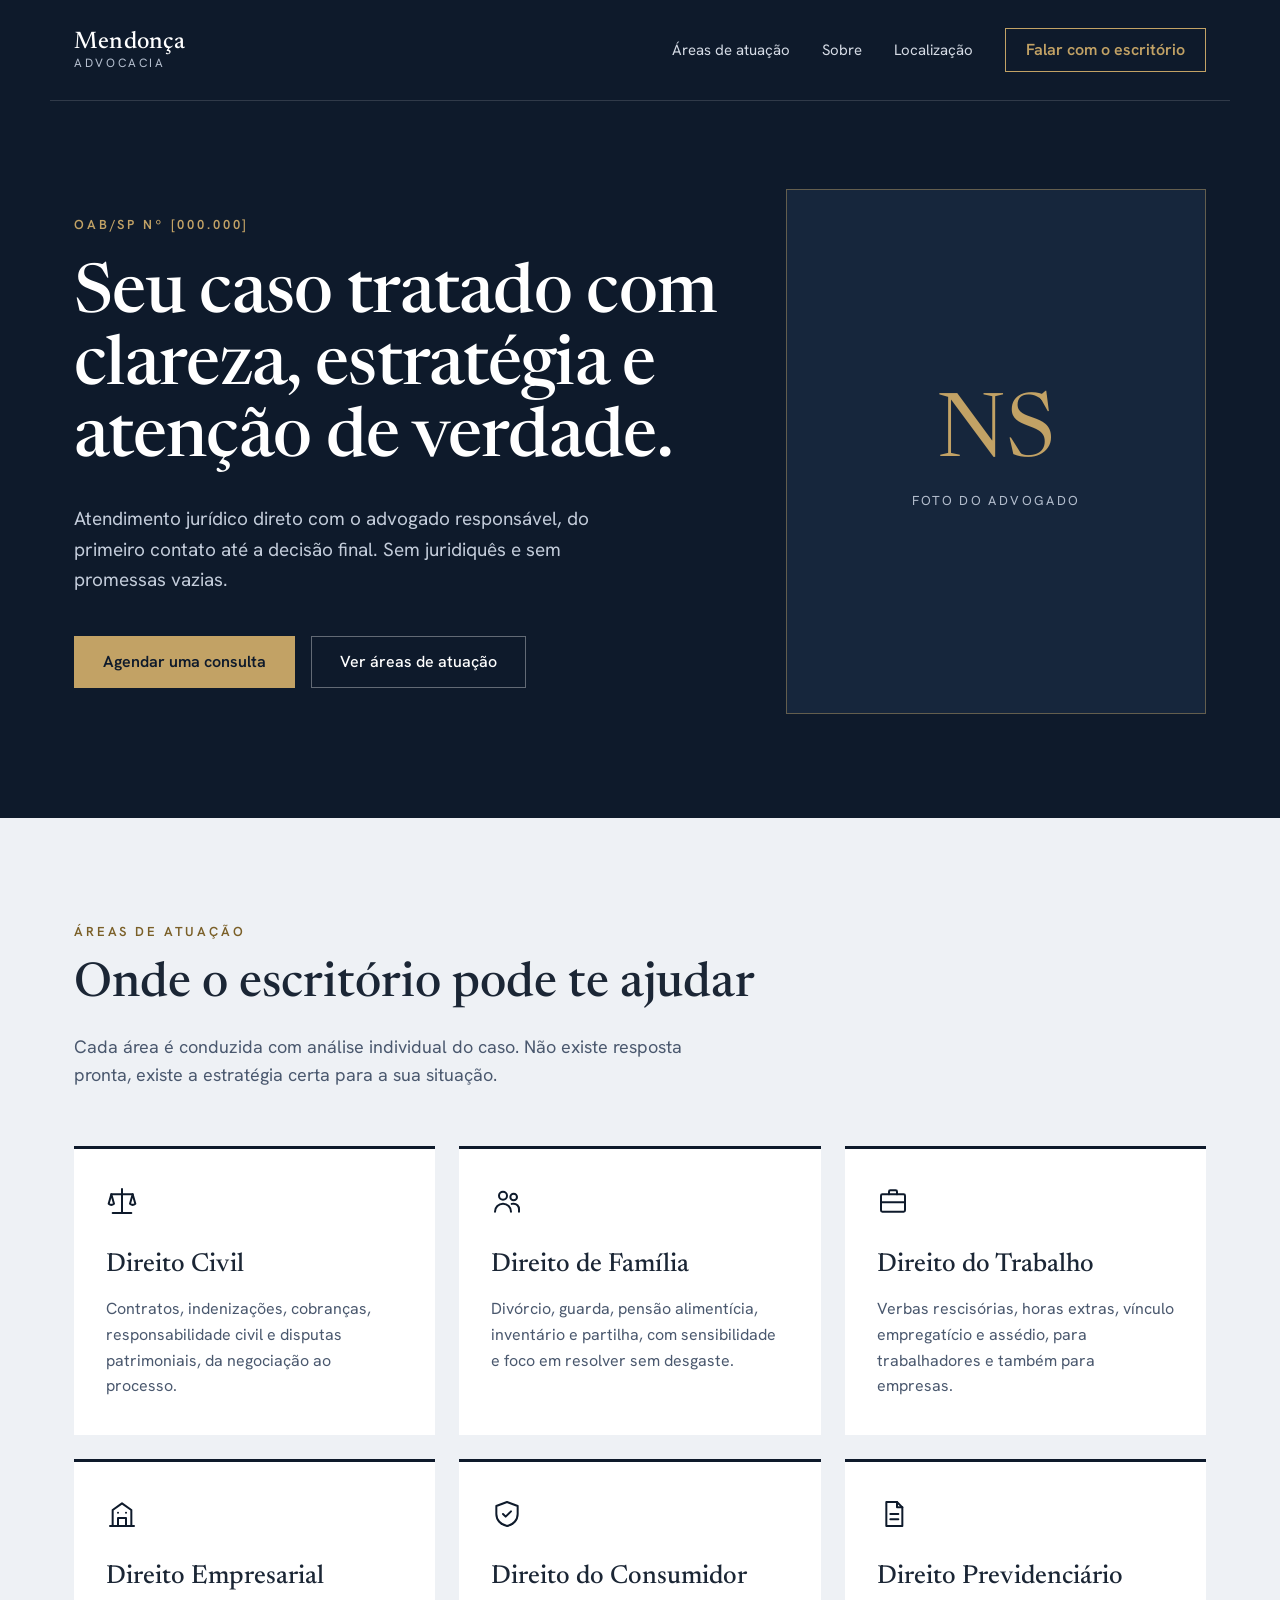
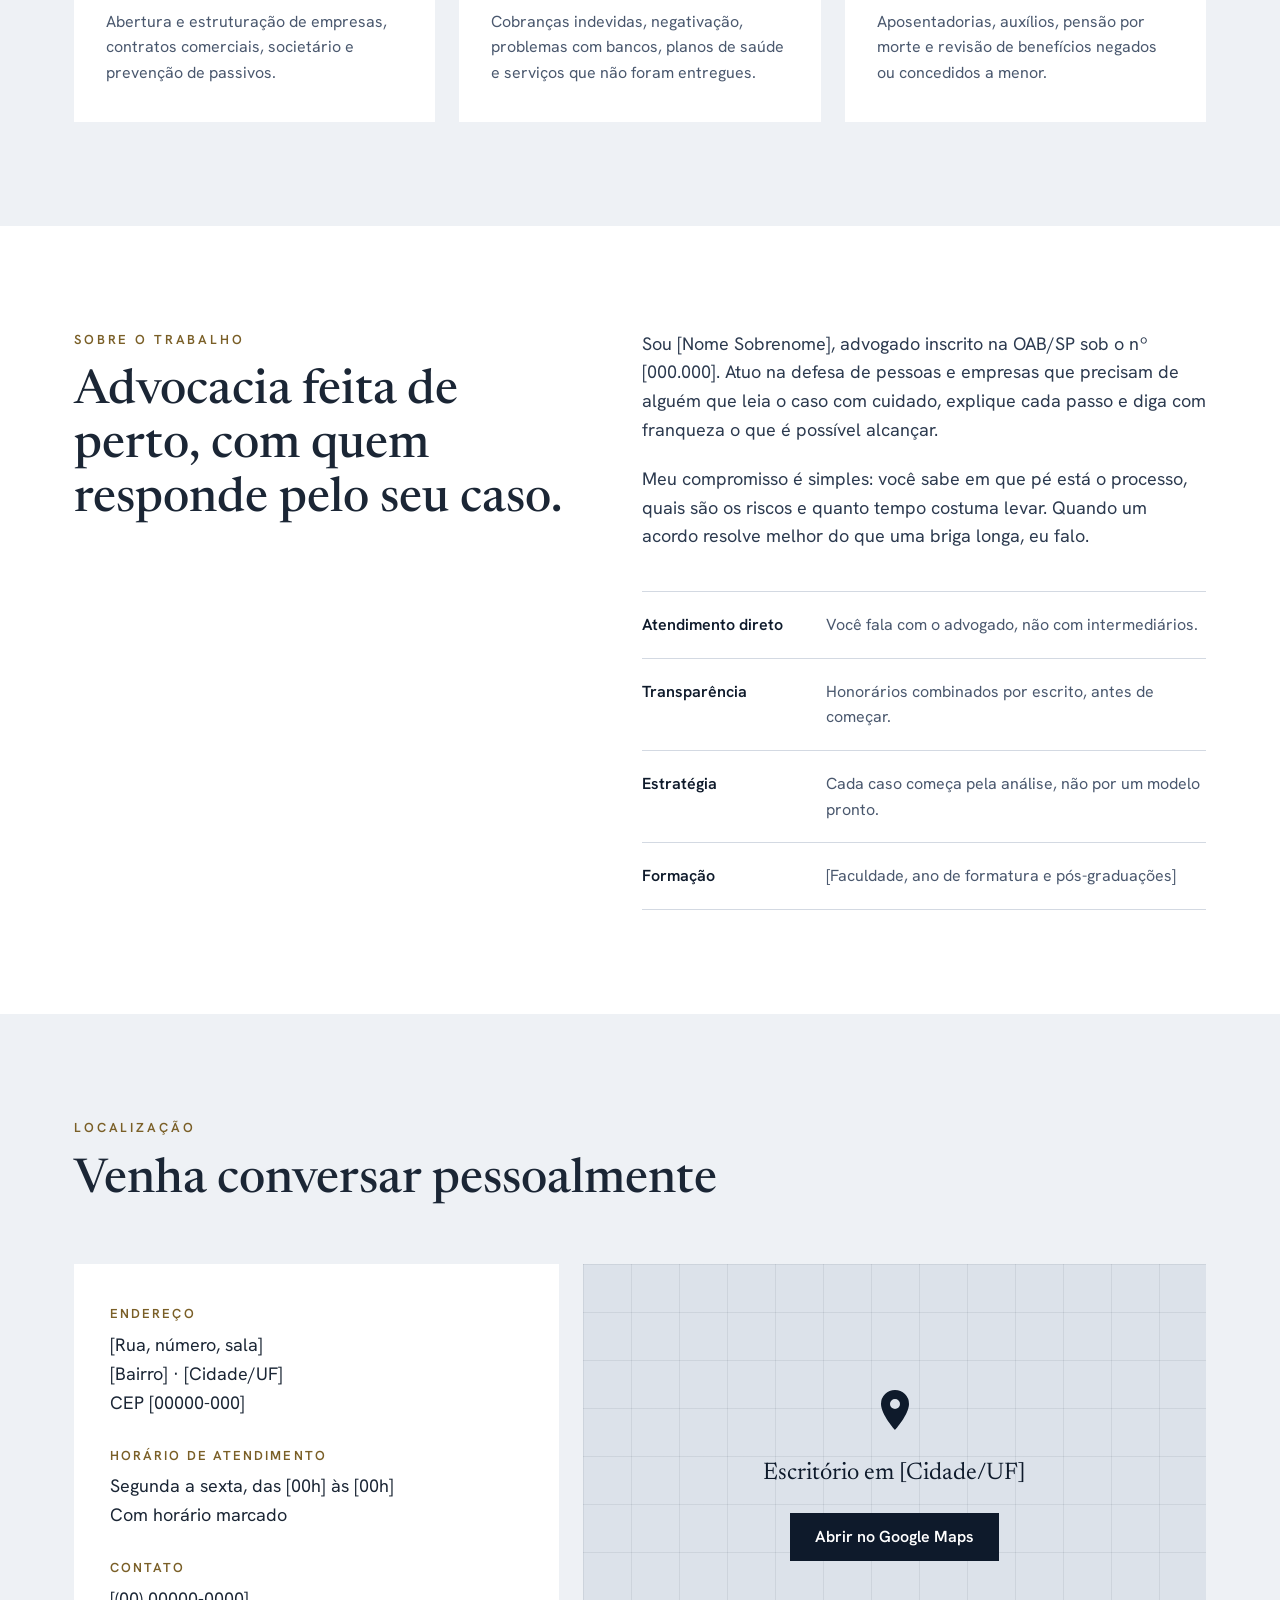
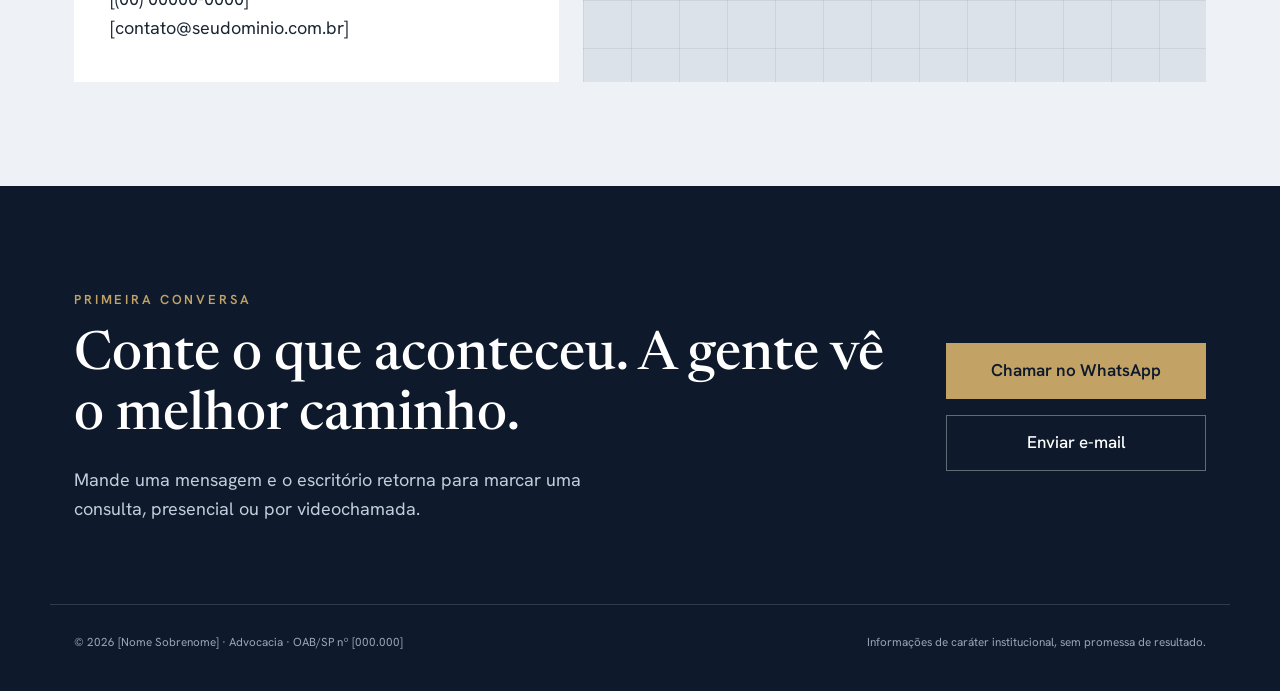
==== index.html @ 99a7b374 "att" ====
<!DOCTYPE html>
<html lang="pt-BR">
<head>
  <meta charset="utf-8">
  <meta name="viewport" content="width=device-width, initial-scale=1">
  <title>[Nome Sobrenome] | Advocacia</title>
  <meta name="description" content="Advocacia com atendimento direto: Direito Civil, Família, Trabalho, Empresarial, Consumidor e Previdenciário. Agende sua consulta.">
  <meta name="theme-color" content="#0E1A2B">

  <link rel="preconnect" href="https://fonts.googleapis.com">
  <link rel="preconnect" href="https://fonts.gstatic.com" crossorigin>
  <link href="https://fonts.googleapis.com/css2?family=Hanken+Grotesk:wght@400;500;600&family=Newsreader:opsz,wght@6..72,400;6..72,500;6..72,600&display=swap" rel="stylesheet">

  <style>
    /* =====================================================
       1. VARIÁVEIS  (para trocar cores, fontes e espaços,
          mexa só aqui)
       ===================================================== */
    :root {
      /* Cores */
      --navy:        #0E1A2B;   /* fundo escuro principal */
      --navy-soft:   #16263C;   /* painéis sobre o fundo escuro */
      --accent:      #C2A265;   /* dourado (destaques no fundo escuro) */
      --accent-dark: #7A5F27;   /* dourado escuro (textos no fundo claro) */
      --bg:          #EEF1F5;   /* fundo claro */
      --white:       #FFFFFF;
      --text:        #1B2635;
      --text-soft:   #4A586E;
      --on-dark:     #C3CCDA;   /* texto sobre fundo escuro */
      --line:        #D3D9E2;
      --line-dark:   rgba(255, 255, 255, 0.14);

      /* Fontes */
      --font-title: "Newsreader", Georgia, serif;
      --font-body:  "Hanken Grotesk", system-ui, sans-serif;

      /* Espaços e largura */
      --container: 1180px;
      --gutter:    24px;
      --section-y: 104px;
    }

    /* =====================================================
       2. BASE
       ===================================================== */
    *, *::before, *::after { box-sizing: border-box; }

    html { scroll-behavior: smooth; }

    body {
      margin: 0;
      font-family: var(--font-body);
      color: var(--text);
      background: var(--bg);
      line-height: 1.6;
    }

    h1, h2, h3, p, ul, dl, dd, figure { margin: 0; }
    ul { padding: 0; list-style: none; }
    address { font-style: normal; }
    a { color: inherit; text-decoration: none; }
    a:hover { opacity: 0.85; }

    :focus-visible {
      outline: 3px solid var(--accent);
      outline-offset: 3px;
    }

    @media (prefers-reduced-motion: reduce) {
      html { scroll-behavior: auto; }
    }

    /* Link "pular para o conteúdo" (acessibilidade) */
    .skip-link {
      position: absolute;
      left: 16px;
      top: -60px;
      padding: 12px 20px;
      background: var(--accent);
      color: var(--navy);
      font-weight: 600;
      z-index: 10;
    }
    .skip-link:focus { top: 16px; }

    /* =====================================================
       3. COMPONENTES REUTILIZÁVEIS
       ===================================================== */
    .container {
      max-width: var(--container);
      margin: 0 auto;
      padding-inline: var(--gutter);
    }

    .section { padding-block: var(--section-y); }
    .section--light { background: var(--bg); }
    .section--white { background: var(--white); }
    .section--dark  { background: var(--navy); color: var(--white); }

    /* Pequeno rótulo acima dos títulos */
    .eyebrow {
      margin-bottom: 16px;
      font-size: 13px;
      font-weight: 600;
      letter-spacing: 0.22em;
      text-transform: uppercase;
      color: var(--accent-dark);
    }
    .section--dark .eyebrow,
    .hero .eyebrow { color: var(--accent); }

    .title-xl {
      font-family: var(--font-title);
      font-weight: 500;
      font-size: clamp(40px, 6vw, 68px);
      line-height: 1.06;
      letter-spacing: -0.01em;
    }

    .title-lg {
      font-family: var(--font-title);
      font-weight: 500;
      font-size: clamp(32px, 4.4vw, 48px);
      line-height: 1.12;
    }

    .lead {
      font-size: 18px;
      color: var(--text-soft);
    }

    /* Botões */
    .btn {
      display: inline-flex;
      align-items: center;
      justify-content: center;
      min-height: 52px;
      padding: 0 28px;
      font-size: 16px;
      font-weight: 600;
      border: 1px solid transparent;
    }
    .btn--primary    { background: var(--accent); color: var(--navy); }
    .btn--outline    { border-color: rgba(255, 255, 255, 0.35); color: var(--white); font-weight: 500; }
    .btn--dark       { background: var(--navy); color: var(--white); min-height: 48px; padding-inline: 24px; }
    .btn--small      { min-height: 44px; padding-inline: 20px; border-color: var(--accent); color: var(--accent); }
    .btn--large      { min-height: 56px; padding-inline: 32px; font-size: 17px; }

    /* =====================================================
       4. CABEÇALHO + HERO
       ===================================================== */
    .site-header {
      background: var(--navy);
      color: var(--white);
    }
    .site-header .container {
      display: flex;
      flex-wrap: wrap;
      align-items: center;
      justify-content: space-between;
      gap: 16px 32px;
      padding-block: 28px;
      border-bottom: 1px solid var(--line-dark);
    }

    .brand {
      display: flex;
      flex-direction: column;
      line-height: 1.15;
    }
    .brand__name {
      font-family: var(--font-title);
      font-size: 24px;
      font-weight: 500;
      letter-spacing: 0.01em;
    }
    .brand__tag {
      font-size: 12px;
      letter-spacing: 0.22em;
      text-transform: uppercase;
      color: #B4BECE;
    }

    .main-nav {
      display: flex;
      flex-wrap: wrap;
      align-items: center;
      gap: 12px 32px;
      font-size: 15px;
    }
    .main-nav a:not(.btn) { color: #D5DBE5; }

    .hero {
      background: var(--navy);
      color: var(--white);
    }
    .hero .container {
      display: flex;
      flex-wrap: wrap;
      align-items: center;
      gap: 56px;
      padding-block: 88px 104px;
    }
    .hero__content { flex: 1 1 480px; min-width: 0; }
    .hero__content .eyebrow { margin-bottom: 24px; }
    .hero__content .title-xl { margin-bottom: 28px; }
    .hero__text {
      max-width: 540px;
      margin-bottom: 40px;
      font-size: 19px;
      color: var(--on-dark);
    }
    .hero__actions { display: flex; flex-wrap: wrap; gap: 16px; }

    .hero__photo {
      flex: 1 1 300px;
      max-width: 420px;
      min-width: 0;
    }
    .photo-frame {
      aspect-ratio: 4 / 5;
      display: flex;
      flex-direction: column;
      align-items: center;
      justify-content: center;
      gap: 12px;
      background: var(--navy-soft);
      border: 1px solid rgba(194, 162, 101, 0.45);
      overflow: hidden;
    }
    .photo-frame img { width: 100%; height: 100%; object-fit: cover; }
    .photo-frame__initials {
      font-family: var(--font-title);
      font-size: 88px;
      line-height: 1;
      color: var(--accent);
    }
    .photo-frame__caption {
      font-size: 13px;
      letter-spacing: 0.18em;
      text-transform: uppercase;
      color: #B4BECE;
    }

    /* =====================================================
       5. ÁREAS DE ATUAÇÃO
       ===================================================== */
    .section-intro { max-width: 720px; }
    .section-intro .title-lg { margin-bottom: 20px; }
    .section-intro .lead { max-width: 620px; margin-bottom: 56px; }

    .cards {
      display: grid;
      grid-template-columns: repeat(auto-fit, minmax(300px, 1fr));
      gap: 24px;
    }
    .card {
      height: 100%;
      padding: 36px 32px;
      background: var(--white);
      border-top: 3px solid var(--navy);
    }
    .card__icon { width: 32px; height: 32px; stroke: var(--navy); }
    .card__title {
      margin: 20px 0 10px;
      font-family: var(--font-title);
      font-weight: 500;
      font-size: 26px;
    }
    .card__text { color: var(--text-soft); }

    /* =====================================================
       6. SOBRE
       ===================================================== */
    .about {
      display: flex;
      flex-wrap: wrap;
      gap: 64px;
    }
    .about__heading { flex: 1 1 380px; min-width: 0; }
    .about__body    { flex: 1 1 440px; min-width: 0; }
    .about__body p  { font-size: 18px; color: #2C3A4F; }
    .about__body p + p { margin-top: 20px; }

    .facts {
      margin-top: 40px;
      border-top: 1px solid var(--line);
    }
    .facts__row {
      display: flex;
      flex-wrap: wrap;
      gap: 8px 24px;
      padding: 20px 0;
      border-bottom: 1px solid var(--line);
    }
    .facts dt { flex: 0 0 160px; font-weight: 600; color: var(--navy); }
    .facts dd { flex: 1 1 240px; color: var(--text-soft); }

    /* =====================================================
       7. LOCALIZAÇÃO
       ===================================================== */
    .location .title-lg { margin-bottom: 56px; max-width: 720px; }
    .location__grid { display: flex; flex-wrap: wrap; gap: 24px; }

    .location__info {
      flex: 1 1 340px;
      min-width: 0;
      display: flex;
      flex-direction: column;
      gap: 28px;
      padding: 40px 36px;
      background: var(--white);
    }
    .location__info dt {
      margin-bottom: 6px;
      font-size: 13px;
      font-weight: 600;
      letter-spacing: 0.16em;
      text-transform: uppercase;
      color: var(--accent-dark);
    }
    .location__info dd { font-size: 18px; }

    .location__map {
      flex: 1.4 1 420px;
      min-width: 0;
      min-height: 380px;
      display: flex;
      flex-direction: column;
      align-items: center;
      justify-content: center;
      gap: 20px;
      padding: 32px;
      background-color: #DCE2EA;
      background-image:
        linear-gradient(rgba(14, 26, 43, 0.07) 1px, transparent 1px),
        linear-gradient(90deg, rgba(14, 26, 43, 0.07) 1px, transparent 1px);
      background-size: 48px 48px;
    }
    .location__pin { width: 48px; height: 48px; fill: var(--navy); }
    .location__map-title {
      text-align: center;
      font-family: var(--font-title);
      font-size: 24px;
      color: var(--navy);
    }

    /* =====================================================
       8. CONTATO + RODAPÉ
       ===================================================== */
    .contact { padding-bottom: 80px; }
    .contact .container {
      display: flex;
      flex-wrap: wrap;
      align-items: center;
      justify-content: space-between;
      gap: 40px;
    }
    .contact__content { flex: 1 1 460px; min-width: 0; }
    .contact__content .title-lg {
      margin-bottom: 20px;
      font-size: clamp(32px, 4.8vw, 54px);
      line-height: 1.1;
    }
    .contact__content p:last-child {
      max-width: 520px;
      font-size: 18px;
      color: var(--on-dark);
    }
    .contact__actions {
      display: flex;
      flex-direction: column;
      gap: 16px;
      min-width: 260px;
    }

    .site-footer {
      background: var(--navy);
      color: #9AA6B8;
      font-size: 14px;
    }
    .site-footer .container {
      display: flex;
      flex-wrap: wrap;
      justify-content: space-between;
      gap: 12px 24px;
      padding-block: 28px 40px;
      border-top: 1px solid var(--line-dark);
    }

    /* =====================================================
       9. AJUSTES PARA CELULAR
       ===================================================== */
    @media (max-width: 640px) {
      :root { --section-y: 72px; }
      .hero .container { padding-block: 56px 72px; gap: 40px; }
      .about { gap: 40px; }
      .location__info { padding: 32px 24px; }
    }
  </style>
</head>

<body>
  <a class="skip-link" href="#conteudo">Pular para o conteúdo</a>

  <!-- ================= CABEÇALHO ================= -->
  <header class="site-header" id="topo">
    <div class="container">
      <a class="brand" href="#topo" aria-label="Ir para o topo">
        <!-- EDITE: nome do advogado -->
        <span class="brand__name">Mendonça</span>
        <span class="brand__tag">Advocacia</span>
      </a>

      <nav class="main-nav" aria-label="Navegação principal">
        <a href="#servicos">Áreas de atuação</a>
        <a href="#sobre">Sobre</a>
        <a href="#localizacao">Localização</a>
        <a class="btn btn--small" href="#contato">Falar com o escritório</a>
      </nav>
    </div>
  </header>

  <main id="conteudo">

    <!-- ================= 1. HERO ================= -->
    <section class="hero" aria-labelledby="hero-titulo">
      <div class="container">
        <div class="hero__content">
          <!-- EDITE: número da OAB e estado -->
          <p class="eyebrow">OAB/SP nº [000.000]</p>
          <h1 class="title-xl" id="hero-titulo">Seu caso tratado com clareza, estratégia e atenção de verdade.</h1>
          <p class="hero__text">Atendimento jurídico direto com o advogado responsável, do primeiro contato até a decisão final. Sem juridiquês e sem promessas vazias.</p>
          <div class="hero__actions">
            <a class="btn btn--primary" href="#contato">Agendar uma consulta</a>
            <a class="btn btn--outline" href="#servicos">Ver áreas de atuação</a>
          </div>
        </div>

        <figure class="hero__photo">
          <div class="photo-frame">
            <!-- EDITE: para usar a foto real, apague o bloco "placeholder" abaixo
                 e descomente a linha da imagem:
                 <img src="foto-advogado.jpg" alt="Retrato do advogado [Nome Sobrenome]"> -->
            <!-- placeholder -->
            <span class="photo-frame__initials" aria-hidden="true">NS</span>
            <span class="photo-frame__caption">Foto do advogado</span>
            <!-- /placeholder -->
          </div>
        </figure>
      </div>
    </section>

    <!-- ================= 2. ÁREAS DE ATUAÇÃO ================= -->
    <section class="section section--light" id="servicos" aria-labelledby="servicos-titulo">
      <div class="container">
        <div class="section-intro">
          <p class="eyebrow">Áreas de atuação</p>
          <h2 class="title-lg" id="servicos-titulo">Onde o escritório pode te ajudar</h2>
          <p class="lead">Cada área é conduzida com análise individual do caso. Não existe resposta pronta, existe a estratégia certa para a sua situação.</p>
        </div>

        <!-- Para adicionar ou remover um serviço, copie ou apague um bloco <li> -->
        <ul class="cards">

          <li>
            <article class="card">
              <svg class="card__icon" viewBox="0 0 24 24" fill="none" stroke-width="1.5" stroke-linecap="round" stroke-linejoin="round" aria-hidden="true"><path d="M12 3v18"/><path d="M5 21h14"/><path d="M4 7h16"/><path d="M4 7l-2 7a3 3 0 0 0 4 0z"/><path d="M20 7l-2 7a3 3 0 0 0 4 0z"/></svg>
              <h3 class="card__title">Direito Civil</h3>
              <p class="card__text">Contratos, indenizações, cobranças, responsabilidade civil e disputas patrimoniais, da negociação ao processo.</p>
            </article>
          </li>

          <li>
            <article class="card">
              <svg class="card__icon" viewBox="0 0 24 24" fill="none" stroke-width="1.5" stroke-linecap="round" stroke-linejoin="round" aria-hidden="true"><circle cx="9" cy="8" r="3"/><circle cx="17" cy="9" r="2.5"/><path d="M3 20c0-3.3 2.7-6 6-6s6 2.7 6 6"/><path d="M15.5 14.2c.5-.2 1-.2 1.5-.2 2.2 0 4 1.8 4 4v2"/></svg>
              <h3 class="card__title">Direito de Família</h3>
              <p class="card__text">Divórcio, guarda, pensão alimentícia, inventário e partilha, com sensibilidade e foco em resolver sem desgaste.</p>
            </article>
          </li>

          <li>
            <article class="card">
              <svg class="card__icon" viewBox="0 0 24 24" fill="none" stroke-width="1.5" stroke-linecap="round" stroke-linejoin="round" aria-hidden="true"><rect x="3" y="7" width="18" height="13" rx="1"/><path d="M9 7V5a1 1 0 0 1 1-1h4a1 1 0 0 1 1 1v2"/><path d="M3 13h18"/></svg>
              <h3 class="card__title">Direito do Trabalho</h3>
              <p class="card__text">Verbas rescisórias, horas extras, vínculo empregatício e assédio, para trabalhadores e também para empresas.</p>
            </article>
          </li>

          <li>
            <article class="card">
              <svg class="card__icon" viewBox="0 0 24 24" fill="none" stroke-width="1.5" stroke-linecap="round" stroke-linejoin="round" aria-hidden="true"><path d="M3 21h18"/><path d="M5 21V9l7-5 7 5v12"/><path d="M9 21v-6h6v6"/><path d="M9 11h.01M15 11h.01"/></svg>
              <h3 class="card__title">Direito Empresarial</h3>
              <p class="card__text">Abertura e estruturação de empresas, contratos comerciais, societário e prevenção de passivos.</p>
            </article>
          </li>

          <li>
            <article class="card">
              <svg class="card__icon" viewBox="0 0 24 24" fill="none" stroke-width="1.5" stroke-linecap="round" stroke-linejoin="round" aria-hidden="true"><path d="M12 3l8 3v6c0 4.5-3.2 8-8 9-4.8-1-8-4.5-8-9V6z"/><path d="M9 12l2 2 4-4"/></svg>
              <h3 class="card__title">Direito do Consumidor</h3>
              <p class="card__text">Cobranças indevidas, negativação, problemas com bancos, planos de saúde e serviços que não foram entregues.</p>
            </article>
          </li>

          <li>
            <article class="card">
              <svg class="card__icon" viewBox="0 0 24 24" fill="none" stroke-width="1.5" stroke-linecap="round" stroke-linejoin="round" aria-hidden="true"><path d="M7 3h8l4 4v14H7z"/><path d="M15 3v4h4"/><path d="M10 12h6M10 16h6"/></svg>
              <h3 class="card__title">Direito Previdenciário</h3>
              <p class="card__text">Aposentadorias, auxílios, pensão por morte e revisão de benefícios negados ou concedidos a menor.</p>
            </article>
          </li>

        </ul>
      </div>
    </section>

    <!-- ================= 3. SOBRE ================= -->
    <section class="section section--white" id="sobre" aria-labelledby="sobre-titulo">
      <div class="container about">
        <div class="about__heading">
          <p class="eyebrow">Sobre o trabalho</p>
          <h2 class="title-lg" id="sobre-titulo">Advocacia feita de perto, com quem responde pelo seu caso.</h2>
        </div>

        <div class="about__body">
          <!-- EDITE: nome e número da OAB -->
          <p>Sou [Nome Sobrenome], advogado inscrito na OAB/SP sob o nº [000.000]. Atuo na defesa de pessoas e empresas que precisam de alguém que leia o caso com cuidado, explique cada passo e diga com franqueza o que é possível alcançar.</p>
          <p>Meu compromisso é simples: você sabe em que pé está o processo, quais são os riscos e quanto tempo costuma levar. Quando um acordo resolve melhor do que uma briga longa, eu falo.</p>

          <dl class="facts">
            <div class="facts__row">
              <dt>Atendimento direto</dt>
              <dd>Você fala com o advogado, não com intermediários.</dd>
            </div>
            <div class="facts__row">
              <dt>Transparência</dt>
              <dd>Honorários combinados por escrito, antes de começar.</dd>
            </div>
            <div class="facts__row">
              <dt>Estratégia</dt>
              <dd>Cada caso começa pela análise, não por um modelo pronto.</dd>
            </div>
            <div class="facts__row">
              <dt>Formação</dt>
              <!-- EDITE: formação acadêmica -->
              <dd>[Faculdade, ano de formatura e pós-graduações]</dd>
            </div>
          </dl>
        </div>
      </div>
    </section>

    <!-- ================= 4. LOCALIZAÇÃO ================= -->
    <section class="section section--light location" id="localizacao" aria-labelledby="local-titulo">
      <div class="container">
        <p class="eyebrow">Localização</p>
        <h2 class="title-lg" id="local-titulo">Venha conversar pessoalmente</h2>

        <div class="location__grid">
          <!-- EDITE: endereço, horário e contatos -->
          <dl class="location__info">
            <div>
              <dt>Endereço</dt>
              <dd>
                <address>
                  [Rua, número, sala]<br>
                  [Bairro] · [Cidade/UF]<br>
                  CEP [00000-000]
                </address>
              </dd>
            </div>
            <div>
              <dt>Horário de atendimento</dt>
              <dd>Segunda a sexta, das [00h] às [00h]<br>Com horário marcado</dd>
            </div>
            <div>
              <dt>Contato</dt>
              <dd>
                <a href="tel:+5500000000000">[(00) 00000-0000]</a><br>
                <a href="mailto:contato@seudominio.com.br">[contato@seudominio.com.br]</a>
              </dd>
            </div>
          </dl>

          <div class="location__map">
            <svg class="location__pin" viewBox="0 0 24 24" aria-hidden="true"><path d="M12 2a7 7 0 0 0-7 7c0 5.2 7 13 7 13s7-7.8 7-13a7 7 0 0 0-7-7zm0 9.5A2.5 2.5 0 1 1 12 6.5a2.5 2.5 0 0 1 0 5z"/></svg>
            <p class="location__map-title">Escritório em [Cidade/UF]</p>
            <!-- EDITE: cole aqui o link do seu endereço no Google Maps -->
            <a class="btn btn--dark" href="https://www.google.com/maps" target="_blank" rel="noopener">Abrir no Google Maps</a>
          </div>
        </div>
      </div>
    </section>

    <!-- ================= 5. CONTATO ================= -->
    <section class="section section--dark contact" id="contato" aria-labelledby="contato-titulo">
      <div class="container">
        <div class="contact__content">
          <p class="eyebrow">Primeira conversa</p>
          <h2 class="title-lg" id="contato-titulo">Conte o que aconteceu. A gente vê o melhor caminho.</h2>
          <p>Mande uma mensagem e o escritório retorna para marcar uma consulta, presencial ou por videochamada.</p>
        </div>

        <div class="contact__actions">
          <!-- EDITE: troque 55 pelo número completo com DDI + DDD, ex.: https://wa.me/5513999999999 -->
          <a class="btn btn--primary btn--large" href="https://wa.me/55" target="_blank" rel="noopener">Chamar no WhatsApp</a>
          <a class="btn btn--outline btn--large" href="mailto:contato@seudominio.com.br">Enviar e-mail</a>
        </div>
      </div>
    </section>

  </main>

  <!-- ================= RODAPÉ ================= -->
  <footer class="site-footer">
    <div class="container">
      <small>© 2026 [Nome Sobrenome] · Advocacia · OAB/SP nº [000.000]</small>
      <small>Informações de caráter institucional, sem promessa de resultado.</small>
    </div>
  </footer>
</body>
</html>
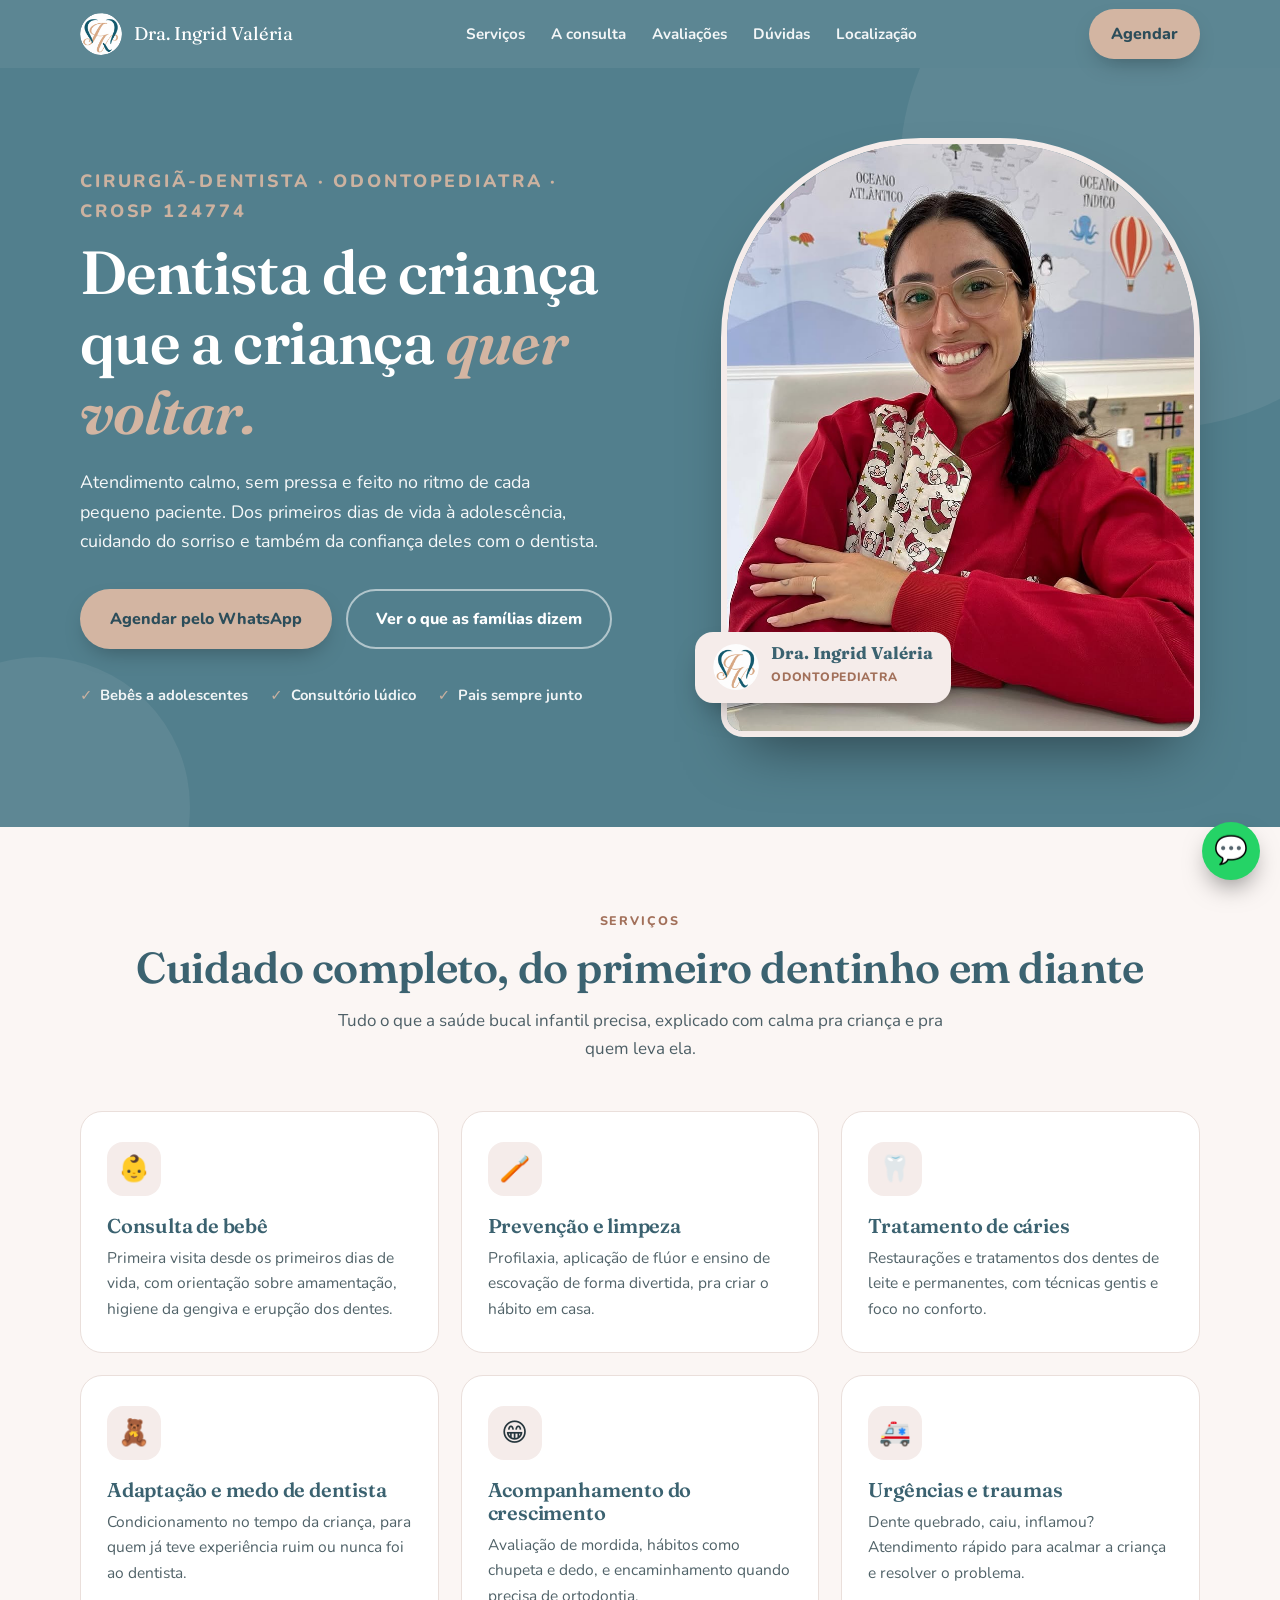
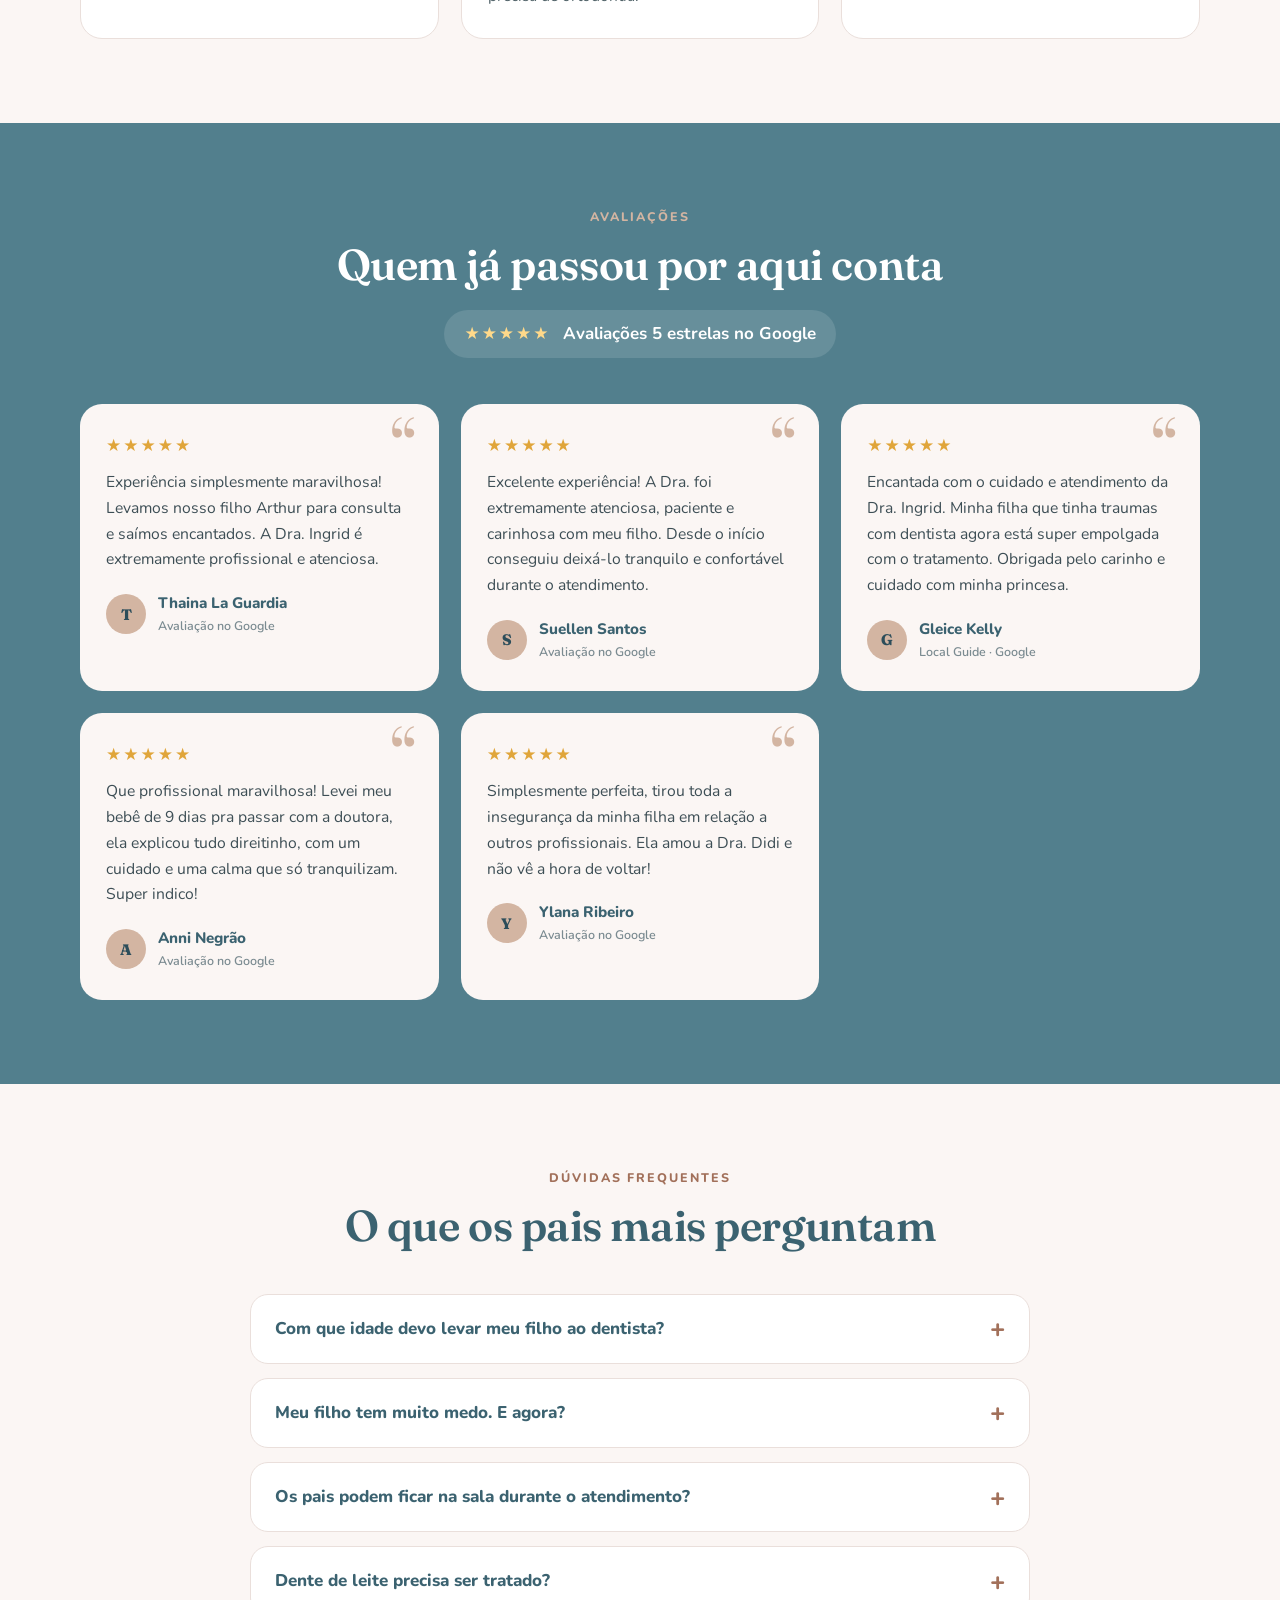
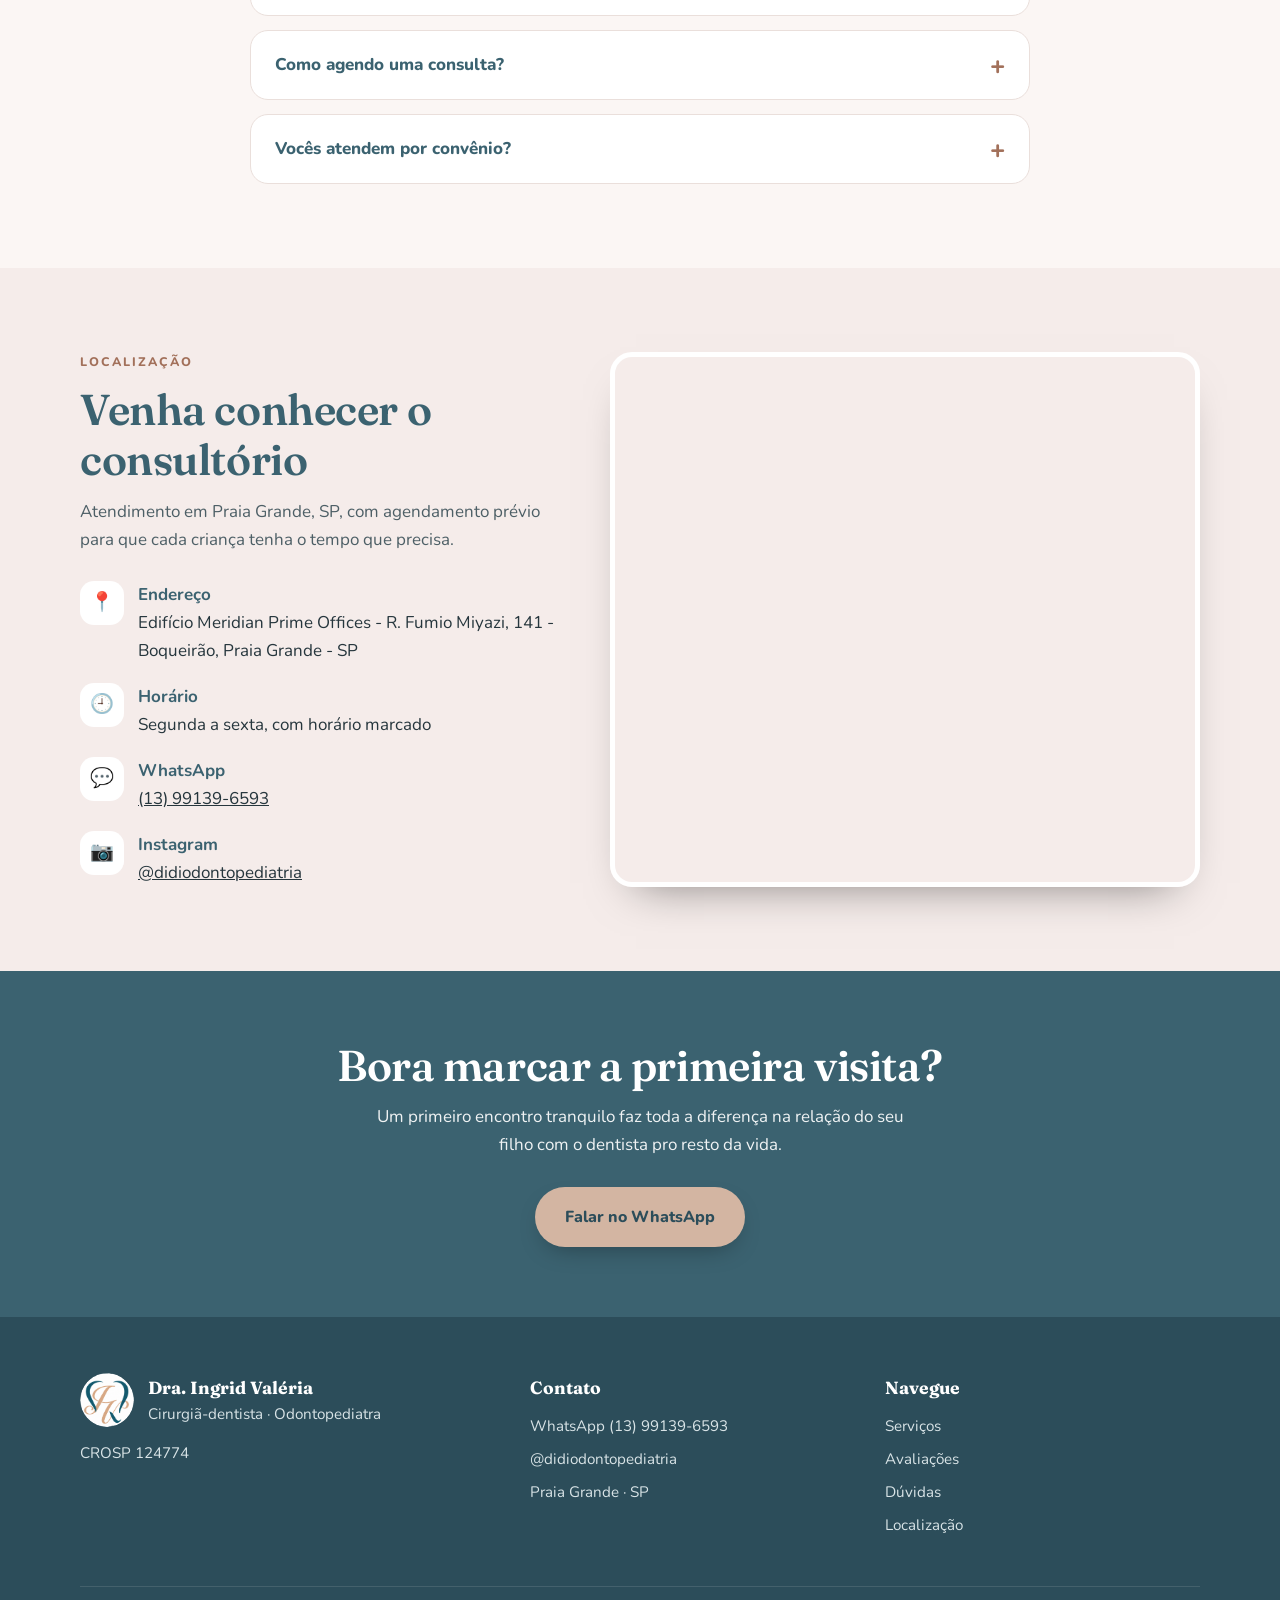
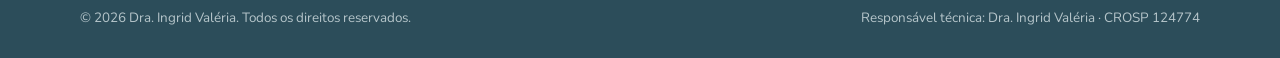
==== commit 14e8006e: "att" ====
--- a/index.html
+++ b/index.html
@@ -1,623 +1,396 @@
 <!DOCTYPE html>
+<!--
+  ============================================================
+  LANDING PAGE — DRA. INGRID VALÉRIA · ODONTOPEDIATRA
+  ============================================================
+  COMO EDITAR (sem programar):
+  1) Abra este arquivo no navegador com  index.html#editar  no final do endereço.
+     Vai aparecer uma barra no topo: clique nos textos, escreva por cima,
+     e depois em "Baixar HTML editado" para salvar a versão nova.
+  2) Ou abra no bloco de notas / VS Code e procure pelos comentários
+     "EDITE AQUI". Cores ficam todas no bloco :root logo abaixo.
+  3) Fotos: troque os arquivos dentro da pasta /assets mantendo o mesmo nome.
+-->
 <html lang="pt-BR">
 <head>
-  <meta charset="utf-8">
-  <meta name="viewport" content="width=device-width, initial-scale=1">
-  <title>[Nome Sobrenome] | Advocacia</title>
-  <meta name="description" content="Advocacia com atendimento direto: Direito Civil, Família, Trabalho, Empresarial, Consumidor e Previdenciário. Agende sua consulta.">
-  <meta name="theme-color" content="#0E1A2B">
-
-  <link rel="preconnect" href="https://fonts.googleapis.com">
-  <link rel="preconnect" href="https://fonts.gstatic.com" crossorigin>
-  <link href="https://fonts.googleapis.com/css2?family=Hanken+Grotesk:wght@400;500;600&family=Newsreader:opsz,wght@6..72,400;6..72,500;6..72,600&display=swap" rel="stylesheet">
-
-  <style>
-    /* =====================================================
-       1. VARIÁVEIS  (para trocar cores, fontes e espaços,
-          mexa só aqui)
-       ===================================================== */
-    :root {
-      /* Cores */
-      --navy:        #0E1A2B;   /* fundo escuro principal */
-      --navy-soft:   #16263C;   /* painéis sobre o fundo escuro */
-      --accent:      #C2A265;   /* dourado (destaques no fundo escuro) */
-      --accent-dark: #7A5F27;   /* dourado escuro (textos no fundo claro) */
-      --bg:          #EEF1F5;   /* fundo claro */
-      --white:       #FFFFFF;
-      --text:        #1B2635;
-      --text-soft:   #4A586E;
-      --on-dark:     #C3CCDA;   /* texto sobre fundo escuro */
-      --line:        #D3D9E2;
-      --line-dark:   rgba(255, 255, 255, 0.14);
-
-      /* Fontes */
-      --font-title: "Newsreader", Georgia, serif;
-      --font-body:  "Hanken Grotesk", system-ui, sans-serif;
-
-      /* Espaços e largura */
-      --container: 1180px;
-      --gutter:    24px;
-      --section-y: 104px;
+<meta charset="utf-8">
+<meta name="viewport" content="width=device-width, initial-scale=1">
+<title>Dra. Ingrid Valéria · Odontopediatra em Praia Grande</title>
+<meta name="description" content="Odontopediatria com carinho em Praia Grande. Atendimento para bebês, crianças e adolescentes, num consultório pensado para o medo de dentista passar.">
+<link rel="icon" href="imagens/logo Denti.png">
+<link rel="preconnect" href="https://fonts.googleapis.com">
+<link rel="preconnect" href="https://fonts.gstatic.com" crossorigin>
+<link href="https://fonts.googleapis.com/css2?family=Fraunces:ital,opsz,wght@0,9..144,500;0,9..144,600;1,9..144,500&family=Nunito:wght@400;600;700;800&display=swap" rel="stylesheet">
+
+<style>
+  /* ========== CORES E FONTES — EDITE AQUI ========== */
+  :root{
+    --teal:        #527f8d;  /* azul-petróleo do logo (fundo) */
+    --teal-dark:   #3b6270;  /* versão mais escura, usada em botões e textos */
+    --teal-deep:   #2c4d5a;  /* footer */
+    --cream:       #f5ecea;  /* creme do círculo do logo */
+    --cream-soft:  #fbf6f4;
+    --rose:        #d3b5a2;  /* dourado rosado do logo */
+    --rose-dark:   #a2705a;  /* mesma cor, escurecida pra ler bem em texto */
+    --ink:         #26363d;
+    --radius:      22px;
+    --font-title:  'Fraunces', Georgia, serif;
+    --font-body:   'Nunito', system-ui, sans-serif;
+  }
+
+  *{box-sizing:border-box;margin:0;padding:0}
+  html{scroll-behavior:smooth}
+  body{font-family:var(--font-body);color:var(--ink);background:var(--cream-soft);line-height:1.65;font-size:17px}
+  img{max-width:100%;display:block}
+  a{color:inherit}
+  .wrap{width:min(1120px,100% - 40px);margin-inline:auto}
+  section{padding:84px 0}
+  h1,h2,h3{font-family:var(--font-title);font-weight:600;line-height:1.15;letter-spacing:-.01em}
+  h2{font-size:clamp(1.9rem,4vw,2.7rem);color:var(--teal-dark)}
+  .eyebrow{font-size:.78rem;font-weight:800;letter-spacing:.16em;text-transform:uppercase;color:var(--rose-dark);margin-bottom:12px}
+  .lead{max-width:620px;margin-top:14px;color:#4d5f66}
+  .center{text-align:center}.center .lead{margin-inline:auto}
+
+  /* botões */
+  .btn{display:inline-flex;align-items:center;gap:10px;padding:15px 28px;border-radius:999px;font-weight:800;text-decoration:none;font-size:1rem;transition:transform .2s, box-shadow .2s, background .2s;border:2px solid transparent}
+  .btn:hover{transform:translateY(-2px)}
+  .btn-primary{background:var(--rose);color:var(--teal-deep);box-shadow:0 10px 24px -10px rgba(0,0,0,.35)}
+  .btn-primary:hover{background:#e0c5b4}
+  .btn-ghost{border-color:rgba(255,255,255,.55);color:#fff}
+  .btn-ghost:hover{background:rgba(255,255,255,.12)}
+  .btn-dark{background:var(--teal-dark);color:#fff}
+  .btn-dark:hover{background:var(--teal-deep)}
+
+  /* topo */
+  header.top{position:sticky;top:0;z-index:20;background:rgba(82,127,141,.94);backdrop-filter:blur(8px)}
+  header.top .wrap{display:flex;align-items:center;justify-content:space-between;height:68px}
+  .brand{display:flex;align-items:center;gap:12px;text-decoration:none;color:#fff;font-family:var(--font-title);font-size:1.15rem}
+  .brand img{width:42px;height:42px;border-radius:50%}
+  nav ul{display:flex;gap:26px;list-style:none}
+  nav a{color:#fff;text-decoration:none;font-weight:700;font-size:.95rem;opacity:.92}
+  nav a:hover{opacity:1;text-decoration:underline;text-underline-offset:5px}
+  @media(max-width:820px){nav{display:none}}
+
+  /* hero */
+  .hero{background:var(--teal);color:#fff;padding:70px 0 90px;position:relative;overflow:hidden}
+  .hero::before,.hero::after{content:"";position:absolute;border-radius:50%;background:rgba(245,236,234,.07)}
+  .hero::before{width:520px;height:520px;right:-140px;top:-160px}
+  .hero::after{width:300px;height:300px;left:-110px;bottom:-130px}
+  .hero .wrap{display:grid;grid-template-columns:1.1fr .9fr;gap:56px;align-items:center;position:relative;z-index:1}
+  .hero .eyebrow{color:var(--rose)}
+  .hero h1{font-size:clamp(2.3rem,5.4vw,3.8rem);margin-bottom:20px}
+  .hero h1 em{font-style:italic;color:var(--rose)}
+  .hero p{font-size:1.12rem;max-width:520px;opacity:.95}
+  .hero .actions{display:flex;flex-wrap:wrap;gap:14px;margin-top:32px}
+  .hero .badges{display:flex;flex-wrap:wrap;gap:10px 22px;margin-top:34px;font-size:.92rem;font-weight:700;opacity:.92}
+  .hero .badges span::before{content:"✓";color:var(--rose);margin-right:8px}
+  .hero-photo{position:relative}
+  .hero-photo .frame{border-radius:200px 200px var(--radius) var(--radius);overflow:hidden;aspect-ratio:4/5;border:6px solid var(--cream);box-shadow:0 30px 60px -25px rgba(0,0,0,.5)}
+  .hero-photo img{width:100%;height:100%;object-fit:cover}
+  .hero-photo .seal{position:absolute;left:-26px;bottom:34px;background:var(--cream);color:var(--teal-dark);border-radius:18px;padding:12px 18px;box-shadow:0 14px 30px -12px rgba(0,0,0,.4);display:flex;align-items:center;gap:12px}
+  .hero-photo .seal img{width:46px;height:46px;border-radius:50%}
+  .hero-photo .seal b{display:block;font-family:var(--font-title);line-height:1.1}
+  .hero-photo .seal small{font-size:.76rem;color:var(--rose-dark);font-weight:800;letter-spacing:.06em}
+  @media(max-width:860px){.hero .wrap{grid-template-columns:1fr}.hero-photo{max-width:380px;margin-inline:auto}.hero-photo .seal{left:0}}
+
+  /* serviços */
+  .services{background:var(--cream-soft)}
+  .cards{display:grid;grid-template-columns:repeat(3,1fr);gap:22px;margin-top:48px}
+  @media(max-width:900px){.cards{grid-template-columns:repeat(2,1fr)}}
+  @media(max-width:560px){.cards{grid-template-columns:1fr}}
+  .card{background:#fff;border-radius:var(--radius);padding:30px 26px;border:1px solid #eadfdb;transition:transform .25s, box-shadow .25s}
+  .card:hover{transform:translateY(-5px);box-shadow:0 22px 40px -24px rgba(59,98,112,.5)}
+  .card .ico{width:54px;height:54px;border-radius:16px;background:var(--cream);display:grid;place-items:center;font-size:1.6rem;margin-bottom:18px}
+  .card h3{font-size:1.25rem;color:var(--teal-dark);margin-bottom:8px}
+  .card p{font-size:.97rem;color:#506268}
+
+  /* como é a consulta */
+  .visit{background:var(--cream)}
+  .visit .wrap{display:grid;grid-template-columns:1fr 1fr;gap:60px;align-items:center}
+  .photos{display:grid;grid-template-columns:1fr 1fr;gap:16px}
+  .photos img{border-radius:var(--radius);width:100%;height:100%;object-fit:cover;box-shadow:0 20px 40px -26px rgba(0,0,0,.45)}
+  .photos img:first-child{grid-row:span 2;aspect-ratio:3/4.4}
+  .photos img:not(:first-child){aspect-ratio:1/1.05}
+  .steps{list-style:none;margin-top:28px;display:grid;gap:18px;counter-reset:s}
+  .steps li{counter-increment:s;display:flex;gap:16px}
+  .steps li::before{content:counter(s);flex:none;width:38px;height:38px;border-radius:50%;background:var(--teal);color:#fff;display:grid;place-items:center;font-weight:800;font-family:var(--font-title)}
+  .steps b{color:var(--teal-dark)}
+  @media(max-width:860px){.visit .wrap{grid-template-columns:1fr}}
+
+  /* avaliações */
+  .reviews{background:var(--teal);color:#fff}
+  .reviews h2{color:#fff}.reviews .eyebrow{color:var(--rose)}.reviews .lead{color:#e6eef0}
+  .score{display:inline-flex;align-items:center;gap:12px;margin-top:20px;background:rgba(255,255,255,.12);padding:10px 20px;border-radius:999px;font-weight:700}
+  .score .stars{color:#ffd98a;letter-spacing:2px}
+  .rgrid{display:grid;grid-template-columns:repeat(auto-fit,minmax(300px,1fr));gap:22px;margin-top:46px}
+  .review{background:var(--cream-soft);color:var(--ink);border-radius:var(--radius);padding:28px 26px;position:relative}
+  .review::before{content:"“";position:absolute;top:6px;right:22px;font-family:var(--font-title);font-size:5rem;color:var(--rose);line-height:1}
+  .review .stars{color:#e0a53a;letter-spacing:2px;margin-bottom:10px}
+  .review p{font-size:.98rem;color:#3d4e55}
+  .review footer{margin-top:18px;display:flex;align-items:center;gap:12px;font-weight:800;color:var(--teal-dark);font-size:.95rem}
+  .avatar{width:40px;height:40px;border-radius:50%;background:var(--rose);color:var(--teal-deep);display:grid;place-items:center;font-family:var(--font-title)}
+  .review footer small{display:block;font-weight:600;color:#7b8b91;font-size:.78rem}
+
+  /* faq */
+  .faq .list{max-width:780px;margin:44px auto 0;display:grid;gap:14px}
+  details{background:#fff;border:1px solid #eadfdb;border-radius:18px;padding:0 24px;transition:box-shadow .2s}
+  details[open]{box-shadow:0 16px 34px -22px rgba(59,98,112,.55);border-color:var(--rose)}
+  summary{cursor:pointer;list-style:none;padding:20px 0;font-weight:800;color:var(--teal-dark);display:flex;justify-content:space-between;gap:20px;align-items:center}
+  summary::-webkit-details-marker{display:none}
+  summary::after{content:"+";font-size:1.6rem;color:var(--rose-dark);transition:transform .25s;line-height:1}
+  details[open] summary::after{transform:rotate(45deg)}
+  details p{padding:0 0 22px;color:#506268}
+
+  /* localização */
+  .where{background:var(--cream)}
+  .where .wrap{display:grid;grid-template-columns:.9fr 1.1fr;gap:48px;align-items:stretch}
+  .info{display:grid;gap:18px;margin-top:26px}
+  .info div{display:flex;gap:14px}
+  .info .i{flex:none;width:44px;height:44px;border-radius:14px;background:#fff;display:grid;place-items:center;font-size:1.2rem}
+  .info b{display:block;color:var(--teal-dark)}
+  .map{border-radius:var(--radius);overflow:hidden;min-height:380px;box-shadow:0 22px 44px -26px rgba(0,0,0,.5);border:5px solid #fff}
+  .map iframe{width:100%;height:100%;border:0;min-height:380px}
+  @media(max-width:860px){.where .wrap{grid-template-columns:1fr}}
+
+  /* cta + footer */
+  .cta{background:var(--teal-dark);color:#fff;text-align:center;padding:70px 0}
+  .cta h2{color:#fff;margin-bottom:12px}
+  .cta p{max-width:540px;margin:0 auto 28px;opacity:.92}
+  footer.site{background:var(--teal-deep);color:#d8e3e6;padding:56px 0 28px;font-size:.95rem}
+  footer.site .cols{display:grid;grid-template-columns:1.3fr 1fr 1fr;gap:40px}
+  footer.site h4{font-family:var(--font-title);color:#fff;font-size:1.1rem;margin-bottom:12px}
+  footer.site a{text-decoration:none}footer.site a:hover{text-decoration:underline}
+  footer.site .logo{display:flex;align-items:center;gap:14px;margin-bottom:14px}
+  footer.site .logo img{width:54px;height:54px;border-radius:50%}
+  footer.site li{list-style:none;margin-bottom:8px}
+  footer.site .legal{margin-top:40px;padding-top:20px;border-top:1px solid rgba(255,255,255,.14);display:flex;flex-wrap:wrap;justify-content:space-between;gap:10px;font-size:.84rem;opacity:.8}
+  @media(max-width:760px){footer.site .cols{grid-template-columns:1fr}}
+
+  /* botão flutuante whatsapp */
+  .wa{position:fixed;right:20px;bottom:20px;z-index:30;width:58px;height:58px;border-radius:50%;background:#25d366;display:grid;place-items:center;box-shadow:0 12px 26px -8px rgba(0,0,0,.5);text-decoration:none;font-size:1.7rem;transition:transform .2s}
+  .wa:hover{transform:scale(1.08)}
+
+  /* barra do modo edição (só aparece com #editar) */
+  #editbar{display:none;position:fixed;top:0;left:0;right:0;z-index:99;background:#1f2d33;color:#fff;padding:10px 20px;font:700 14px/1.4 var(--font-body);align-items:center;gap:16px;flex-wrap:wrap}
+  #editbar button{background:var(--rose);border:0;border-radius:999px;padding:8px 18px;font:800 14px var(--font-body);cursor:pointer;color:var(--teal-deep)}
+  body.editing #editbar{display:flex}
+  body.editing header.top{top:48px}
+  body.editing [data-edit]{outline:1.5px dashed rgba(211,181,162,.9);outline-offset:3px;cursor:text}
+  body.editing [data-edit]:focus{outline:2px solid var(--rose);background:rgba(255,255,255,.12)}
+  @media(prefers-reduced-motion:reduce){*{transition:none!important;scroll-behavior:auto!important}}
+</style>
+</head>
+
+<body>
+
+<!-- Barra do modo edição: aparece só se o endereço terminar em #editar -->
+<div id="editbar">
+  <span>✏️ Modo edição: clique em qualquer texto pontilhado e escreva por cima.</span>
+  <button type="button" id="saveBtn">Baixar HTML editado</button>
+</div>
+
+<!-- ============ TOPO ============ -->
+<header class="top">
+  <div class="wrap">
+    <a class="brand" href="#inicio"><img src="imagens/logo Denti.png" alt="Logo Dra. Ingrid Valéria"><span>Dra. Ingrid Valéria</span></a>
+    <nav>
+      <ul>
+        <li><a href="#servicos">Serviços</a></li>
+        <li><a href="#consulta">A consulta</a></li>
+        <li><a href="#avaliacoes">Avaliações</a></li>
+        <li><a href="#faq">Dúvidas</a></li>
+        <li><a href="#local">Localização</a></li>
+      </ul>
+    </nav>
+    <!-- EDITE AQUI: número do WhatsApp no link (55 + DDD + número, só dígitos) -->
+    <a class="btn btn-primary" style="padding:10px 20px" href="https://wa.me/5513991396593?text=Ol%C3%A1%2C%20Dra.%20Ingrid!%20Gostaria%20de%20agendar%20uma%20consulta." target="_blank" rel="noopener">Agendar</a>
+  </div>
+</header>
+
+<!-- ============ HERO ============ -->
+<section class="hero" id="inicio">
+  <div class="wrap">
+    <div>
+      <p class="eyebrow" data-edit>Cirurgiã-dentista · Odontopediatra · CROSP 124774</p>
+      <h1 data-edit>Dentista de criança que a criança <em>quer voltar.</em></h1>
+      <p data-edit>Atendimento calmo, sem pressa e feito no ritmo de cada pequeno paciente. Dos primeiros dias de vida à adolescência, cuidando do sorriso e também da confiança deles com o dentista.</p>
+      <div class="actions">
+        <a class="btn btn-primary" href="https://wa.me/5513991396593?text=Ol%C3%A1%2C%20Dra.%20Ingrid!%20Gostaria%20de%20agendar%20uma%20consulta." target="_blank" rel="noopener"><span data-edit>Agendar pelo WhatsApp</span></a>
+        <a class="btn btn-ghost" href="#avaliacoes"><span data-edit>Ver o que as famílias dizem</span></a>
+      </div>
+      <div class="badges">
+        <span data-edit>Bebês a adolescentes</span>
+        <span data-edit>Consultório lúdico</span>
+        <span data-edit>Pais sempre junto</span>
+      </div>
+    </div>
+    <div class="hero-photo">
+      <div class="frame"><img src="imagens/Atendimentos deste ano finalizados com sucesso, graças a Deus.Muito obrigada a cada família por .jpg" alt="Dra. Ingrid atendendo uma criança com brinquedos na mesinha"></div>
+      <div class="seal"><img src="imagens/logo Denti.png" alt=""><div><b>Dra. Ingrid Valéria</b><small>ODONTOPEDIATRA</small></div></div>
+    </div>
+  </div>
+</section>
+
+<!-- ============ SERVIÇOS ============ -->
+<section class="services" id="servicos">
+  <div class="wrap">
+    <div class="center">
+      <p class="eyebrow" data-edit>Serviços</p>
+      <h2 data-edit>Cuidado completo, do primeiro dentinho em diante</h2>
+      <p class="lead" data-edit>Tudo o que a saúde bucal infantil precisa, explicado com calma pra criança e pra quem leva ela.</p>
+    </div>
+    <!-- EDITE AQUI: para adicionar um serviço, copie um bloco <article class="card"> inteiro -->
+    <div class="cards">
+      <article class="card"><div class="ico">👶</div><h3 data-edit>Consulta de bebê</h3><p data-edit>Primeira visita desde os primeiros dias de vida, com orientação sobre amamentação, higiene da gengiva e erupção dos dentes.</p></article>
+      <article class="card"><div class="ico">🪥</div><h3 data-edit>Prevenção e limpeza</h3><p data-edit>Profilaxia, aplicação de flúor e ensino de escovação de forma divertida, pra criar o hábito em casa.</p></article>
+      <article class="card"><div class="ico">🦷</div><h3 data-edit>Tratamento de cáries</h3><p data-edit>Restaurações e tratamentos dos dentes de leite e permanentes, com técnicas gentis e foco no conforto.</p></article>
+      <article class="card"><div class="ico">🧸</div><h3 data-edit>Adaptação e medo de dentista</h3><p data-edit>Condicionamento no tempo da criança, para quem já teve experiência ruim ou nunca foi ao dentista.</p></article>
+      <article class="card"><div class="ico">😁</div><h3 data-edit>Acompanhamento do crescimento</h3><p data-edit>Avaliação de mordida, hábitos como chupeta e dedo, e encaminhamento quando precisa de ortodontia.</p></article>
+      <article class="card"><div class="ico">🚑</div><h3 data-edit>Urgências e traumas</h3><p data-edit>Dente quebrado, caiu, inflamou? Atendimento rápido para acalmar a criança e resolver o problema.</p></article>
+    </div>
+  </div>
+</section>
+
+<!-- ============ COMO É A CONSULTA ============ -->
+
+
+<!-- ============ AVALIAÇÕES ============ -->
+<section class="reviews" id="avaliacoes">
+  <div class="wrap">
+    <div class="center">
+      <p class="eyebrow" data-edit>Avaliações</p>
+      <h2 data-edit>Quem já passou por aqui conta</h2>
+      <div class="score"><span class="stars">★★★★★</span><span data-edit>Avaliações 5 estrelas no Google</span></div>
+    </div>
+    <!-- EDITE AQUI: cada <article class="review"> é uma avaliação. Copie e cole pra adicionar mais. -->
+    <div class="rgrid">
+      <article class="review"><div class="stars">★★★★★</div>
+        <p data-edit>Experiência simplesmente maravilhosa! Levamos nosso filho Arthur para consulta e saímos encantados. A Dra. Ingrid é extremamente profissional e atenciosa.</p>
+        <footer><div class="avatar">T</div><div><span data-edit>Thaina La Guardia</span><small>Avaliação no Google</small></div></footer></article>
+
+      <article class="review"><div class="stars">★★★★★</div>
+        <p data-edit>Excelente experiência! A Dra. foi extremamente atenciosa, paciente e carinhosa com meu filho. Desde o início conseguiu deixá-lo tranquilo e confortável durante o atendimento.</p>
+        <footer><div class="avatar">S</div><div><span data-edit>Suellen Santos</span><small>Avaliação no Google</small></div></footer></article>
+
+      <article class="review"><div class="stars">★★★★★</div>
+        <p data-edit>Encantada com o cuidado e atendimento da Dra. Ingrid. Minha filha que tinha traumas com dentista agora está super empolgada com o tratamento. Obrigada pelo carinho e cuidado com minha princesa.</p>
+        <footer><div class="avatar">G</div><div><span data-edit>Gleice Kelly</span><small>Local Guide · Google</small></div></footer></article>
+
+      <article class="review"><div class="stars">★★★★★</div>
+        <p data-edit>Que profissional maravilhosa! Levei meu bebê de 9 dias pra passar com a doutora, ela explicou tudo direitinho, com um cuidado e uma calma que só tranquilizam. Super indico!</p>
+        <footer><div class="avatar">A</div><div><span data-edit>Anni Negrão</span><small>Avaliação no Google</small></div></footer></article>
+
+      <article class="review"><div class="stars">★★★★★</div>
+        <p data-edit>Simplesmente perfeita, tirou toda a insegurança da minha filha em relação a outros profissionais. Ela amou a Dra. Didi e não vê a hora de voltar!</p>
+        <footer><div class="avatar">Y</div><div><span data-edit>Ylana Ribeiro</span><small>Avaliação no Google</small></div></footer></article>
+    </div>
+  </div>
+</section>
+
+<!-- ============ FAQ ============ -->
+<section class="faq" id="faq">
+  <div class="wrap">
+    <div class="center">
+      <p class="eyebrow" data-edit>Dúvidas frequentes</p>
+      <h2 data-edit>O que os pais mais perguntam</h2>
+    </div>
+    <div class="list">
+      <details><summary data-edit>Com que idade devo levar meu filho ao dentista?</summary><p data-edit>O ideal é a primeira consulta ainda no bebê, de preferência antes do primeiro aniversário ou assim que o primeiro dentinho nascer. Nessa fase a visita é mais de orientação aos pais do que de tratamento.</p></details>
+      <details><summary data-edit>Meu filho tem muito medo. E agora?</summary><p data-edit>É mais comum do que parece. A primeira consulta pode ser só de adaptação: a criança conhece o espaço, os materiais e a dentista sem nenhuma pressão. Quando ela se sente segura, o tratamento flui.</p></details>
+      <details><summary data-edit>Os pais podem ficar na sala durante o atendimento?</summary><p data-edit>Sim. Cada família é diferente, então a Dra. Ingrid conversa com vocês e define juntos o que deixa a criança mais confortável.</p></details>
+      <details><summary data-edit>Dente de leite precisa ser tratado?</summary><p data-edit>Precisa sim. Ele guarda espaço para o dente permanente, ajuda na fala e na mastigação, e uma cárie ali pode causar dor e infecção. Cuidar do dente de leite protege o dente definitivo.</p></details>
+      <details><summary data-edit>Como agendo uma consulta?</summary><p data-edit>É só chamar no WhatsApp pelo botão desta página. A equipe responde com os horários disponíveis e orienta o que levar na primeira visita.</p></details>
+      <!-- EDITE AQUI: confirme com a Dra. Ingrid os convênios aceitos e as formas de pagamento antes de publicar -->
+      <details><summary data-edit>Vocês atendem por convênio?</summary><p data-edit>Entre em contato pelo WhatsApp para confirmar convênios aceitos e formas de pagamento.</p></details>
+    </div>
+  </div>
+</section>
+
+<!-- ============ LOCALIZAÇÃO ============ -->
+<section class="where" id="local">
+  <div class="wrap">
+    <div>
+      <p class="eyebrow" data-edit>Localização</p>
+      <h2 data-edit>Venha conhecer o consultório</h2>
+      <p class="lead" data-edit>Atendimento em Praia Grande, SP, com agendamento prévio para que cada criança tenha o tempo que precisa.</p>
+      <div class="info">
+        <!-- EDITE AQUI: coloque o endereço completo e o horário reais -->
+        <div><span class="i">📍</span><p><b>Endereço</b><span data-edit>Edifício Meridian Prime Offices - R. Fumio Miyazi, 141 - Boqueirão, Praia Grande - SP</span></p></div>
+        <div><span class="i">🕘</span><p><b>Horário</b><span data-edit>Segunda a sexta, com horário marcado</span></p></div>
+        <div><span class="i">💬</span><p><b>WhatsApp</b><a href="https://wa.me/5513991396593" target="_blank" rel="noopener" data-edit>(13) 99139-6593</a></p></div>
+        <div><span class="i">📷</span><p><b>Instagram</b><a href="https://www.instagram.com/didiodontopediatria" target="_blank" rel="noopener" data-edit>@didiodontopediatria</a></p></div>
+      </div>
+    </div>
+    <!-- EDITE AQUI: depois de ter o endereço, troque o texto depois de q= pelo endereço completo para o pin ficar exato -->
+    <div class="map">
+      <iframe title="Mapa do consultório" loading="lazy" referrerpolicy="no-referrer-when-downgrade"
+        src="https://maps.google.com/maps?q=Dra%20Ingrid%20Val%C3%A9ria%20odontopediatra%20Praia%20Grande%20SP&output=embed"></iframe>
+    </div>
+  </div>
+</section>
+
+<!-- ============ CHAMADA FINAL ============ -->
+<section class="cta">
+  <div class="wrap">
+    <h2 data-edit>Bora marcar a primeira visita?</h2>
+    <p data-edit>Um primeiro encontro tranquilo faz toda a diferença na relação do seu filho com o dentista pro resto da vida.</p>
+    <a class="btn btn-primary" href="https://wa.me/5513991396593?text=Ol%C3%A1%2C%20Dra.%20Ingrid!%20Gostaria%20de%20agendar%20uma%20consulta." target="_blank" rel="noopener"><span data-edit>Falar no WhatsApp</span></a>
+  </div>
+</section>
+
+<!-- ============ FOOTER / CONTATO ============ -->
+<footer class="site" id="contato">
+  <div class="wrap">
+    <div class="cols">
+      <div>
+        <div class="logo"><img src="imagens/logo Denti.png" alt=""><div><h4 style="margin:0" data-edit>Dra. Ingrid Valéria</h4><span data-edit>Cirurgiã-dentista · Odontopediatra</span></div></div>
+        <p data-edit>CROSP 124774</p>
+      </div>
+      <div>
+        <h4>Contato</h4>
+        <ul>
+          <li><a href="https://wa.me/5513991396593" target="_blank" rel="noopener" data-edit>WhatsApp (13) 99139-6593</a></li>
+          <li><a href="https://www.instagram.com/didiodontopediatria" target="_blank" rel="noopener" data-edit>@didiodontopediatria</a></li>
+          <li data-edit>Praia Grande · SP</li>
+        </ul>
+      </div>
+      <div>
+        <h4>Navegue</h4>
+        <ul>
+          <li><a href="#servicos">Serviços</a></li>
+          <li><a href="#avaliacoes">Avaliações</a></li>
+          <li><a href="#faq">Dúvidas</a></li>
+          <li><a href="#local">Localização</a></li>
+        </ul>
+      </div>
+    </div>
+    <div class="legal"><span data-edit>© 2026 Dra. Ingrid Valéria. Todos os direitos reservados.</span><span data-edit>Responsável técnica: Dra. Ingrid Valéria · CROSP 124774</span></div>
+  </div>
+</footer>
+
+<a class="wa" href="https://wa.me/5513991396593?text=Ol%C3%A1%2C%20Dra.%20Ingrid!%20Gostaria%20de%20agendar%20uma%20consulta." target="_blank" rel="noopener" aria-label="Chamar no WhatsApp">💬</a>
+
+<script>
+  /* Modo edição: abra a página com #editar no final do endereço */
+  (function(){
+    var body=document.body, saveBtn=document.getElementById('saveBtn');
+    function setEditing(on){
+      body.classList.toggle('editing',on);
+      document.querySelectorAll('[data-edit]').forEach(function(el){
+        if(on){el.setAttribute('contenteditable','true')}else{el.removeAttribute('contenteditable')}
+      });
     }
-
-    /* =====================================================
-       2. BASE
-       ===================================================== */
-    *, *::before, *::after { box-sizing: border-box; }
-
-    html { scroll-behavior: smooth; }
-
-    body {
-      margin: 0;
-      font-family: var(--font-body);
-      color: var(--text);
-      background: var(--bg);
-      line-height: 1.6;
-    }
-
-    h1, h2, h3, p, ul, dl, dd, figure { margin: 0; }
-    ul { padding: 0; list-style: none; }
-    address { font-style: normal; }
-    a { color: inherit; text-decoration: none; }
-    a:hover { opacity: 0.85; }
-
-    :focus-visible {
-      outline: 3px solid var(--accent);
-      outline-offset: 3px;
-    }
-
-    @media (prefers-reduced-motion: reduce) {
-      html { scroll-behavior: auto; }
-    }
-
-    /* Link "pular para o conteúdo" (acessibilidade) */
-    .skip-link {
-      position: absolute;
-      left: 16px;
-      top: -60px;
-      padding: 12px 20px;
-      background: var(--accent);
-      color: var(--navy);
-      font-weight: 600;
-      z-index: 10;
-    }
-    .skip-link:focus { top: 16px; }
-
-    /* =====================================================
-       3. COMPONENTES REUTILIZÁVEIS
-       ===================================================== */
-    .container {
-      max-width: var(--container);
-      margin: 0 auto;
-      padding-inline: var(--gutter);
-    }
-
-    .section { padding-block: var(--section-y); }
-    .section--light { background: var(--bg); }
-    .section--white { background: var(--white); }
-    .section--dark  { background: var(--navy); color: var(--white); }
-
-    /* Pequeno rótulo acima dos títulos */
-    .eyebrow {
-      margin-bottom: 16px;
-      font-size: 13px;
-      font-weight: 600;
-      letter-spacing: 0.22em;
-      text-transform: uppercase;
-      color: var(--accent-dark);
-    }
-    .section--dark .eyebrow,
-    .hero .eyebrow { color: var(--accent); }
-
-    .title-xl {
-      font-family: var(--font-title);
-      font-weight: 500;
-      font-size: clamp(40px, 6vw, 68px);
-      line-height: 1.06;
-      letter-spacing: -0.01em;
-    }
-
-    .title-lg {
-      font-family: var(--font-title);
-      font-weight: 500;
-      font-size: clamp(32px, 4.4vw, 48px);
-      line-height: 1.12;
-    }
-
-    .lead {
-      font-size: 18px;
-      color: var(--text-soft);
-    }
-
-    /* Botões */
-    .btn {
-      display: inline-flex;
-      align-items: center;
-      justify-content: center;
-      min-height: 52px;
-      padding: 0 28px;
-      font-size: 16px;
-      font-weight: 600;
-      border: 1px solid transparent;
-    }
-    .btn--primary    { background: var(--accent); color: var(--navy); }
-    .btn--outline    { border-color: rgba(255, 255, 255, 0.35); color: var(--white); font-weight: 500; }
-    .btn--dark       { background: var(--navy); color: var(--white); min-height: 48px; padding-inline: 24px; }
-    .btn--small      { min-height: 44px; padding-inline: 20px; border-color: var(--accent); color: var(--accent); }
-    .btn--large      { min-height: 56px; padding-inline: 32px; font-size: 17px; }
-
-    /* =====================================================
-       4. CABEÇALHO + HERO
-       ===================================================== */
-    .site-header {
-      background: var(--navy);
-      color: var(--white);
-    }
-    .site-header .container {
-      display: flex;
-      flex-wrap: wrap;
-      align-items: center;
-      justify-content: space-between;
-      gap: 16px 32px;
-      padding-block: 28px;
-      border-bottom: 1px solid var(--line-dark);
-    }
-
-    .brand {
-      display: flex;
-      flex-direction: column;
-      line-height: 1.15;
-    }
-    .brand__name {
-      font-family: var(--font-title);
-      font-size: 24px;
-      font-weight: 500;
-      letter-spacing: 0.01em;
-    }
-    .brand__tag {
-      font-size: 12px;
-      letter-spacing: 0.22em;
-      text-transform: uppercase;
-      color: #B4BECE;
-    }
-
-    .main-nav {
-      display: flex;
-      flex-wrap: wrap;
-      align-items: center;
-      gap: 12px 32px;
-      font-size: 15px;
-    }
-    .main-nav a:not(.btn) { color: #D5DBE5; }
-
-    .hero {
-      background: var(--navy);
-      color: var(--white);
-    }
-    .hero .container {
-      display: flex;
-      flex-wrap: wrap;
-      align-items: center;
-      gap: 56px;
-      padding-block: 88px 104px;
-    }
-    .hero__content { flex: 1 1 480px; min-width: 0; }
-    .hero__content .eyebrow { margin-bottom: 24px; }
-    .hero__content .title-xl { margin-bottom: 28px; }
-    .hero__text {
-      max-width: 540px;
-      margin-bottom: 40px;
-      font-size: 19px;
-      color: var(--on-dark);
-    }
-    .hero__actions { display: flex; flex-wrap: wrap; gap: 16px; }
-
-    .hero__photo {
-      flex: 1 1 300px;
-      max-width: 420px;
-      min-width: 0;
-    }
-    .photo-frame {
-      aspect-ratio: 4 / 5;
-      display: flex;
-      flex-direction: column;
-      align-items: center;
-      justify-content: center;
-      gap: 12px;
-      background: var(--navy-soft);
-      border: 1px solid rgba(194, 162, 101, 0.45);
-      overflow: hidden;
-    }
-    .photo-frame img { width: 100%; height: 100%; object-fit: cover; }
-    .photo-frame__initials {
-      font-family: var(--font-title);
-      font-size: 88px;
-      line-height: 1;
-      color: var(--accent);
-    }
-    .photo-frame__caption {
-      font-size: 13px;
-      letter-spacing: 0.18em;
-      text-transform: uppercase;
-      color: #B4BECE;
-    }
-
-    /* =====================================================
-       5. ÁREAS DE ATUAÇÃO
-       ===================================================== */
-    .section-intro { max-width: 720px; }
-    .section-intro .title-lg { margin-bottom: 20px; }
-    .section-intro .lead { max-width: 620px; margin-bottom: 56px; }
-
-    .cards {
-      display: grid;
-      grid-template-columns: repeat(auto-fit, minmax(300px, 1fr));
-      gap: 24px;
-    }
-    .card {
-      height: 100%;
-      padding: 36px 32px;
-      background: var(--white);
-      border-top: 3px solid var(--navy);
-    }
-    .card__icon { width: 32px; height: 32px; stroke: var(--navy); }
-    .card__title {
-      margin: 20px 0 10px;
-      font-family: var(--font-title);
-      font-weight: 500;
-      font-size: 26px;
-    }
-    .card__text { color: var(--text-soft); }
-
-    /* =====================================================
-       6. SOBRE
-       ===================================================== */
-    .about {
-      display: flex;
-      flex-wrap: wrap;
-      gap: 64px;
-    }
-    .about__heading { flex: 1 1 380px; min-width: 0; }
-    .about__body    { flex: 1 1 440px; min-width: 0; }
-    .about__body p  { font-size: 18px; color: #2C3A4F; }
-    .about__body p + p { margin-top: 20px; }
-
-    .facts {
-      margin-top: 40px;
-      border-top: 1px solid var(--line);
-    }
-    .facts__row {
-      display: flex;
-      flex-wrap: wrap;
-      gap: 8px 24px;
-      padding: 20px 0;
-      border-bottom: 1px solid var(--line);
-    }
-    .facts dt { flex: 0 0 160px; font-weight: 600; color: var(--navy); }
-    .facts dd { flex: 1 1 240px; color: var(--text-soft); }
-
-    /* =====================================================
-       7. LOCALIZAÇÃO
-       ===================================================== */
-    .location .title-lg { margin-bottom: 56px; max-width: 720px; }
-    .location__grid { display: flex; flex-wrap: wrap; gap: 24px; }
-
-    .location__info {
-      flex: 1 1 340px;
-      min-width: 0;
-      display: flex;
-      flex-direction: column;
-      gap: 28px;
-      padding: 40px 36px;
-      background: var(--white);
-    }
-    .location__info dt {
-      margin-bottom: 6px;
-      font-size: 13px;
-      font-weight: 600;
-      letter-spacing: 0.16em;
-      text-transform: uppercase;
-      color: var(--accent-dark);
-    }
-    .location__info dd { font-size: 18px; }
-
-    .location__map {
-      flex: 1.4 1 420px;
-      min-width: 0;
-      min-height: 380px;
-      display: flex;
-      flex-direction: column;
-      align-items: center;
-      justify-content: center;
-      gap: 20px;
-      padding: 32px;
-      background-color: #DCE2EA;
-      background-image:
-        linear-gradient(rgba(14, 26, 43, 0.07) 1px, transparent 1px),
-        linear-gradient(90deg, rgba(14, 26, 43, 0.07) 1px, transparent 1px);
-      background-size: 48px 48px;
-    }
-    .location__pin { width: 48px; height: 48px; fill: var(--navy); }
-    .location__map-title {
-      text-align: center;
-      font-family: var(--font-title);
-      font-size: 24px;
-      color: var(--navy);
-    }
-
-    /* =====================================================
-       8. CONTATO + RODAPÉ
-       ===================================================== */
-    .contact { padding-bottom: 80px; }
-    .contact .container {
-      display: flex;
-      flex-wrap: wrap;
-      align-items: center;
-      justify-content: space-between;
-      gap: 40px;
-    }
-    .contact__content { flex: 1 1 460px; min-width: 0; }
-    .contact__content .title-lg {
-      margin-bottom: 20px;
-      font-size: clamp(32px, 4.8vw, 54px);
-      line-height: 1.1;
-    }
-    .contact__content p:last-child {
-      max-width: 520px;
-      font-size: 18px;
-      color: var(--on-dark);
-    }
-    .contact__actions {
-      display: flex;
-      flex-direction: column;
-      gap: 16px;
-      min-width: 260px;
-    }
-
-    .site-footer {
-      background: var(--navy);
-      color: #9AA6B8;
-      font-size: 14px;
-    }
-    .site-footer .container {
-      display: flex;
-      flex-wrap: wrap;
-      justify-content: space-between;
-      gap: 12px 24px;
-      padding-block: 28px 40px;
-      border-top: 1px solid var(--line-dark);
-    }
-
-    /* =====================================================
-       9. AJUSTES PARA CELULAR
-       ===================================================== */
-    @media (max-width: 640px) {
-      :root { --section-y: 72px; }
-      .hero .container { padding-block: 56px 72px; gap: 40px; }
-      .about { gap: 40px; }
-      .location__info { padding: 32px 24px; }
-    }
-  </style>
-</head>
-
-<body>
-  <a class="skip-link" href="#conteudo">Pular para o conteúdo</a>
-
-  <!-- ================= CABEÇALHO ================= -->
-  <header class="site-header" id="topo">
-    <div class="container">
-      <a class="brand" href="#topo" aria-label="Ir para o topo">
-        <!-- EDITE: nome do advogado -->
-        <span class="brand__name">Mendonça</span>
-        <span class="brand__tag">Advocacia</span>
-      </a>
-
-      <nav class="main-nav" aria-label="Navegação principal">
-        <a href="#servicos">Áreas de atuação</a>
-        <a href="#sobre">Sobre</a>
-        <a href="#localizacao">Localização</a>
-        <a class="btn btn--small" href="#contato">Falar com o escritório</a>
-      </nav>
-    </div>
-  </header>
-
-  <main id="conteudo">
-
-    <!-- ================= 1. HERO ================= -->
-    <section class="hero" aria-labelledby="hero-titulo">
-      <div class="container">
-        <div class="hero__content">
-          <!-- EDITE: número da OAB e estado -->
-          <p class="eyebrow">OAB/SP nº [000.000]</p>
-          <h1 class="title-xl" id="hero-titulo">Seu caso tratado com clareza, estratégia e atenção de verdade.</h1>
-          <p class="hero__text">Atendimento jurídico direto com o advogado responsável, do primeiro contato até a decisão final. Sem juridiquês e sem promessas vazias.</p>
-          <div class="hero__actions">
-            <a class="btn btn--primary" href="#contato">Agendar uma consulta</a>
-            <a class="btn btn--outline" href="#servicos">Ver áreas de atuação</a>
-          </div>
-        </div>
-
-        <figure class="hero__photo">
-          <div class="photo-frame">
-            <!-- EDITE: para usar a foto real, apague o bloco "placeholder" abaixo
-                 e descomente a linha da imagem:
-                 <img src="foto-advogado.jpg" alt="Retrato do advogado [Nome Sobrenome]"> -->
-            <!-- placeholder -->
-            <span class="photo-frame__initials" aria-hidden="true">NS</span>
-            <span class="photo-frame__caption">Foto do advogado</span>
-            <!-- /placeholder -->
-          </div>
-        </figure>
-      </div>
-    </section>
-
-    <!-- ================= 2. ÁREAS DE ATUAÇÃO ================= -->
-    <section class="section section--light" id="servicos" aria-labelledby="servicos-titulo">
-      <div class="container">
-        <div class="section-intro">
-          <p class="eyebrow">Áreas de atuação</p>
-          <h2 class="title-lg" id="servicos-titulo">Onde o escritório pode te ajudar</h2>
-          <p class="lead">Cada área é conduzida com análise individual do caso. Não existe resposta pronta, existe a estratégia certa para a sua situação.</p>
-        </div>
-
-        <!-- Para adicionar ou remover um serviço, copie ou apague um bloco <li> -->
-        <ul class="cards">
-
-          <li>
-            <article class="card">
-              <svg class="card__icon" viewBox="0 0 24 24" fill="none" stroke-width="1.5" stroke-linecap="round" stroke-linejoin="round" aria-hidden="true"><path d="M12 3v18"/><path d="M5 21h14"/><path d="M4 7h16"/><path d="M4 7l-2 7a3 3 0 0 0 4 0z"/><path d="M20 7l-2 7a3 3 0 0 0 4 0z"/></svg>
-              <h3 class="card__title">Direito Civil</h3>
-              <p class="card__text">Contratos, indenizações, cobranças, responsabilidade civil e disputas patrimoniais, da negociação ao processo.</p>
-            </article>
-          </li>
-
-          <li>
-            <article class="card">
-              <svg class="card__icon" viewBox="0 0 24 24" fill="none" stroke-width="1.5" stroke-linecap="round" stroke-linejoin="round" aria-hidden="true"><circle cx="9" cy="8" r="3"/><circle cx="17" cy="9" r="2.5"/><path d="M3 20c0-3.3 2.7-6 6-6s6 2.7 6 6"/><path d="M15.5 14.2c.5-.2 1-.2 1.5-.2 2.2 0 4 1.8 4 4v2"/></svg>
-              <h3 class="card__title">Direito de Família</h3>
-              <p class="card__text">Divórcio, guarda, pensão alimentícia, inventário e partilha, com sensibilidade e foco em resolver sem desgaste.</p>
-            </article>
-          </li>
-
-          <li>
-            <article class="card">
-              <svg class="card__icon" viewBox="0 0 24 24" fill="none" stroke-width="1.5" stroke-linecap="round" stroke-linejoin="round" aria-hidden="true"><rect x="3" y="7" width="18" height="13" rx="1"/><path d="M9 7V5a1 1 0 0 1 1-1h4a1 1 0 0 1 1 1v2"/><path d="M3 13h18"/></svg>
-              <h3 class="card__title">Direito do Trabalho</h3>
-              <p class="card__text">Verbas rescisórias, horas extras, vínculo empregatício e assédio, para trabalhadores e também para empresas.</p>
-            </article>
-          </li>
-
-          <li>
-            <article class="card">
-              <svg class="card__icon" viewBox="0 0 24 24" fill="none" stroke-width="1.5" stroke-linecap="round" stroke-linejoin="round" aria-hidden="true"><path d="M3 21h18"/><path d="M5 21V9l7-5 7 5v12"/><path d="M9 21v-6h6v6"/><path d="M9 11h.01M15 11h.01"/></svg>
-              <h3 class="card__title">Direito Empresarial</h3>
-              <p class="card__text">Abertura e estruturação de empresas, contratos comerciais, societário e prevenção de passivos.</p>
-            </article>
-          </li>
-
-          <li>
-            <article class="card">
-              <svg class="card__icon" viewBox="0 0 24 24" fill="none" stroke-width="1.5" stroke-linecap="round" stroke-linejoin="round" aria-hidden="true"><path d="M12 3l8 3v6c0 4.5-3.2 8-8 9-4.8-1-8-4.5-8-9V6z"/><path d="M9 12l2 2 4-4"/></svg>
-              <h3 class="card__title">Direito do Consumidor</h3>
-              <p class="card__text">Cobranças indevidas, negativação, problemas com bancos, planos de saúde e serviços que não foram entregues.</p>
-            </article>
-          </li>
-
-          <li>
-            <article class="card">
-              <svg class="card__icon" viewBox="0 0 24 24" fill="none" stroke-width="1.5" stroke-linecap="round" stroke-linejoin="round" aria-hidden="true"><path d="M7 3h8l4 4v14H7z"/><path d="M15 3v4h4"/><path d="M10 12h6M10 16h6"/></svg>
-              <h3 class="card__title">Direito Previdenciário</h3>
-              <p class="card__text">Aposentadorias, auxílios, pensão por morte e revisão de benefícios negados ou concedidos a menor.</p>
-            </article>
-          </li>
-
-        </ul>
-      </div>
-    </section>
-
-    <!-- ================= 3. SOBRE ================= -->
-    <section class="section section--white" id="sobre" aria-labelledby="sobre-titulo">
-      <div class="container about">
-        <div class="about__heading">
-          <p class="eyebrow">Sobre o trabalho</p>
-          <h2 class="title-lg" id="sobre-titulo">Advocacia feita de perto, com quem responde pelo seu caso.</h2>
-        </div>
-
-        <div class="about__body">
-          <!-- EDITE: nome e número da OAB -->
-          <p>Sou [Nome Sobrenome], advogado inscrito na OAB/SP sob o nº [000.000]. Atuo na defesa de pessoas e empresas que precisam de alguém que leia o caso com cuidado, explique cada passo e diga com franqueza o que é possível alcançar.</p>
-          <p>Meu compromisso é simples: você sabe em que pé está o processo, quais são os riscos e quanto tempo costuma levar. Quando um acordo resolve melhor do que uma briga longa, eu falo.</p>
-
-          <dl class="facts">
-            <div class="facts__row">
-              <dt>Atendimento direto</dt>
-              <dd>Você fala com o advogado, não com intermediários.</dd>
-            </div>
-            <div class="facts__row">
-              <dt>Transparência</dt>
-              <dd>Honorários combinados por escrito, antes de começar.</dd>
-            </div>
-            <div class="facts__row">
-              <dt>Estratégia</dt>
-              <dd>Cada caso começa pela análise, não por um modelo pronto.</dd>
-            </div>
-            <div class="facts__row">
-              <dt>Formação</dt>
-              <!-- EDITE: formação acadêmica -->
-              <dd>[Faculdade, ano de formatura e pós-graduações]</dd>
-            </div>
-          </dl>
-        </div>
-      </div>
-    </section>
-
-    <!-- ================= 4. LOCALIZAÇÃO ================= -->
-    <section class="section section--light location" id="localizacao" aria-labelledby="local-titulo">
-      <div class="container">
-        <p class="eyebrow">Localização</p>
-        <h2 class="title-lg" id="local-titulo">Venha conversar pessoalmente</h2>
-
-        <div class="location__grid">
-          <!-- EDITE: endereço, horário e contatos -->
-          <dl class="location__info">
-            <div>
-              <dt>Endereço</dt>
-              <dd>
-                <address>
-                  [Rua, número, sala]<br>
-                  [Bairro] · [Cidade/UF]<br>
-                  CEP [00000-000]
-                </address>
-              </dd>
-            </div>
-            <div>
-              <dt>Horário de atendimento</dt>
-              <dd>Segunda a sexta, das [00h] às [00h]<br>Com horário marcado</dd>
-            </div>
-            <div>
-              <dt>Contato</dt>
-              <dd>
-                <a href="tel:+5500000000000">[(00) 00000-0000]</a><br>
-                <a href="mailto:contato@seudominio.com.br">[contato@seudominio.com.br]</a>
-              </dd>
-            </div>
-          </dl>
-
-          <div class="location__map">
-            <svg class="location__pin" viewBox="0 0 24 24" aria-hidden="true"><path d="M12 2a7 7 0 0 0-7 7c0 5.2 7 13 7 13s7-7.8 7-13a7 7 0 0 0-7-7zm0 9.5A2.5 2.5 0 1 1 12 6.5a2.5 2.5 0 0 1 0 5z"/></svg>
-            <p class="location__map-title">Escritório em [Cidade/UF]</p>
-            <!-- EDITE: cole aqui o link do seu endereço no Google Maps -->
-            <a class="btn btn--dark" href="https://www.google.com/maps" target="_blank" rel="noopener">Abrir no Google Maps</a>
-          </div>
-        </div>
-      </div>
-    </section>
-
-    <!-- ================= 5. CONTATO ================= -->
-    <section class="section section--dark contact" id="contato" aria-labelledby="contato-titulo">
-      <div class="container">
-        <div class="contact__content">
-          <p class="eyebrow">Primeira conversa</p>
-          <h2 class="title-lg" id="contato-titulo">Conte o que aconteceu. A gente vê o melhor caminho.</h2>
-          <p>Mande uma mensagem e o escritório retorna para marcar uma consulta, presencial ou por videochamada.</p>
-        </div>
-
-        <div class="contact__actions">
-          <!-- EDITE: troque 55 pelo número completo com DDI + DDD, ex.: https://wa.me/5513999999999 -->
-          <a class="btn btn--primary btn--large" href="https://wa.me/55" target="_blank" rel="noopener">Chamar no WhatsApp</a>
-          <a class="btn btn--outline btn--large" href="mailto:contato@seudominio.com.br">Enviar e-mail</a>
-        </div>
-      </div>
-    </section>
-
-  </main>
-
-  <!-- ================= RODAPÉ ================= -->
-  <footer class="site-footer">
-    <div class="container">
-      <small>© 2026 [Nome Sobrenome] · Advocacia · OAB/SP nº [000.000]</small>
-      <small>Informações de caráter institucional, sem promessa de resultado.</small>
-    </div>
-  </footer>
+    setEditing(location.hash==='#editar');
+    window.addEventListener('hashchange',function(){setEditing(location.hash==='#editar')});
+    saveBtn.addEventListener('click',function(){
+      setEditing(false);
+      var html='<!DOCTYPE html>\n'+document.documentElement.outerHTML;
+      setEditing(true);
+      var a=document.createElement('a');
+      a.href=URL.createObjectURL(new Blob([html],{type:'text/html'}));
+      a.download='index.html';a.click();
+    });
+  })();
+</script>
 </body>
 </html>
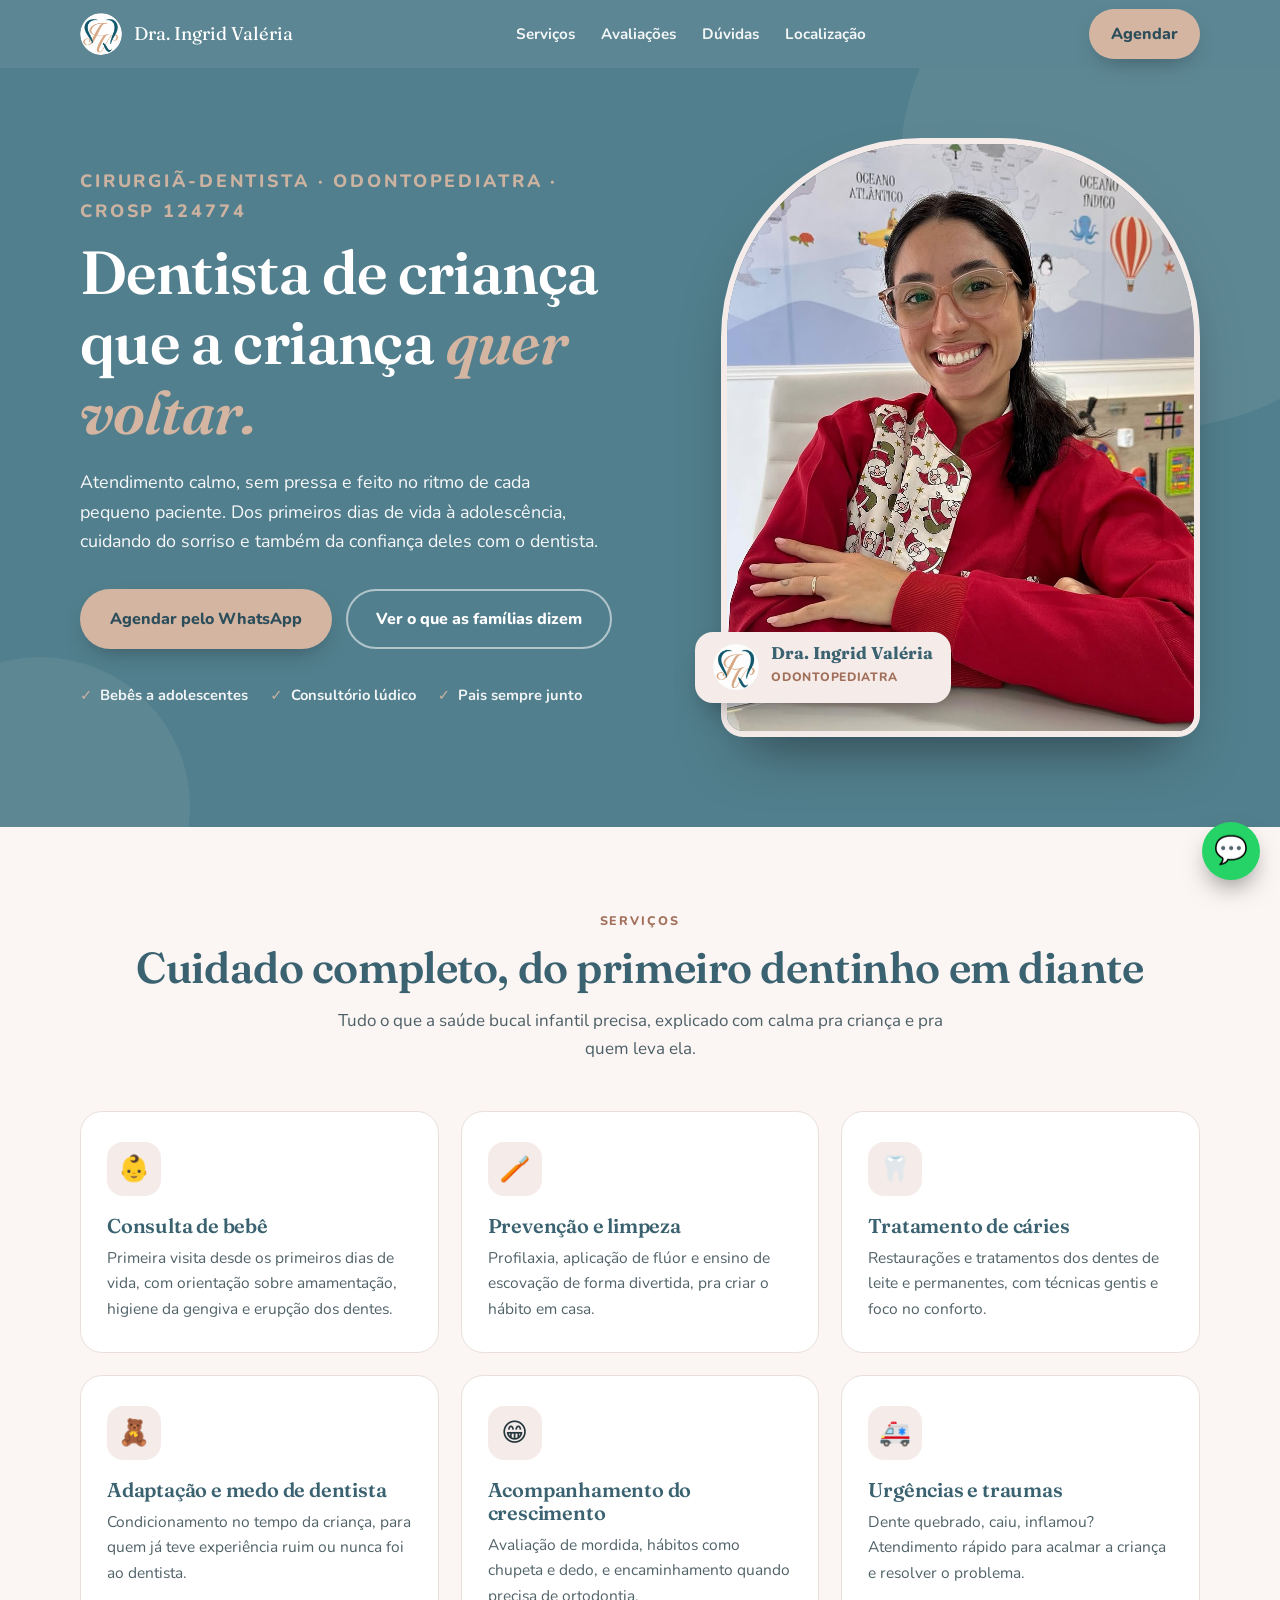
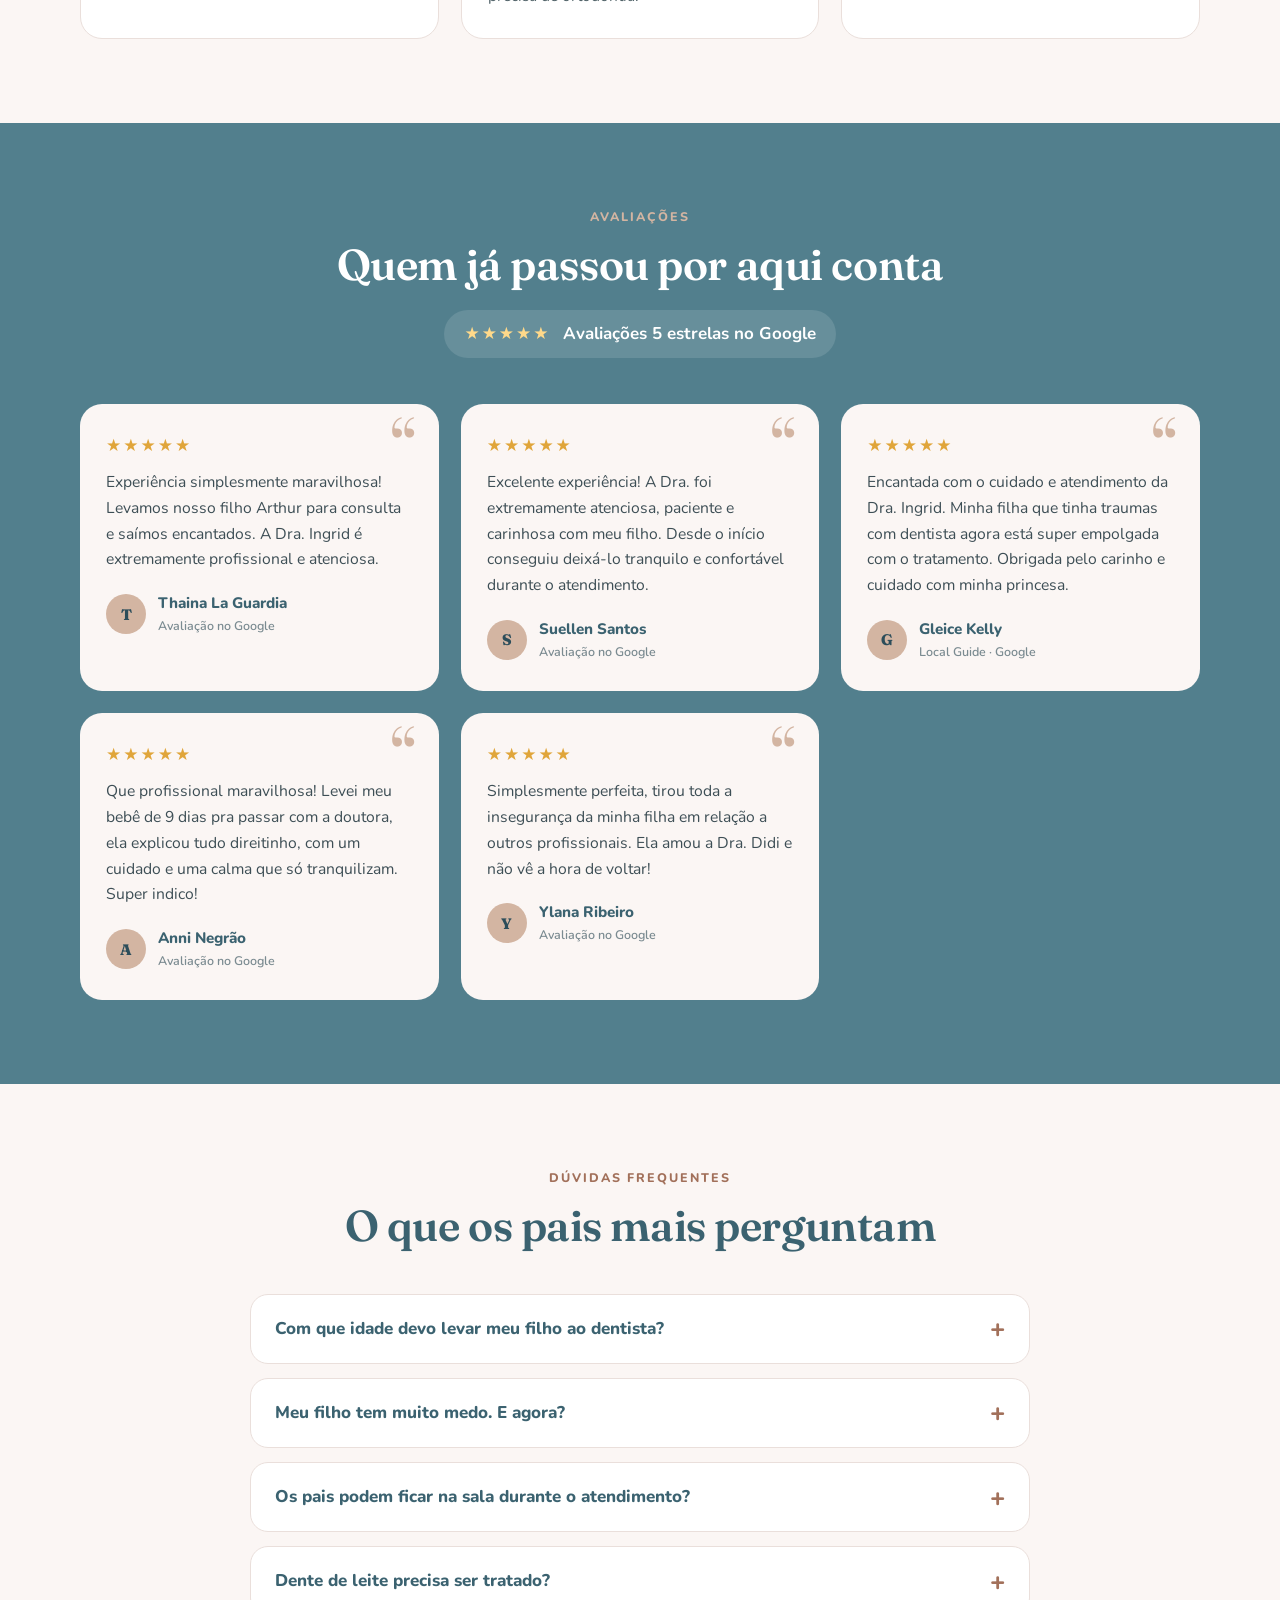
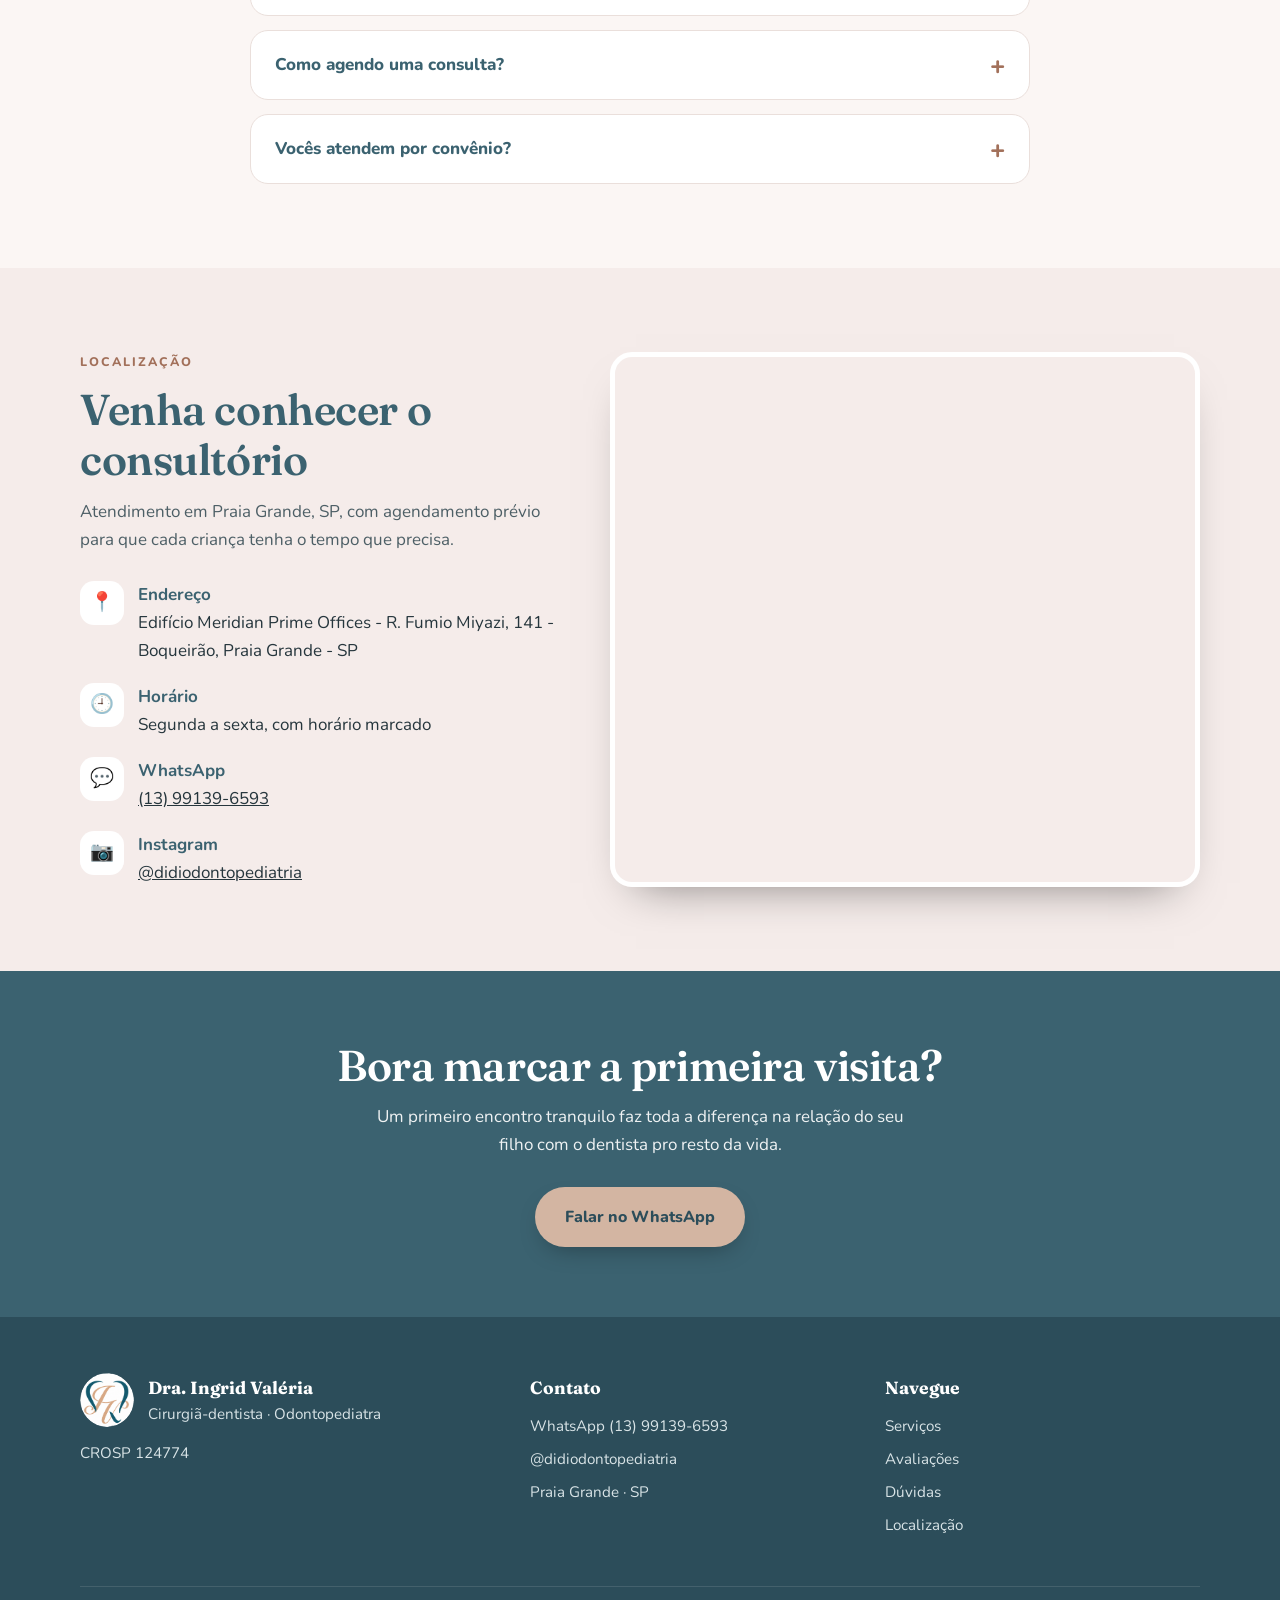
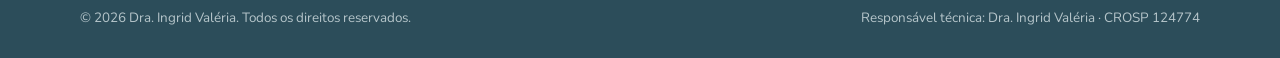
==== commit 3c3c52d8: "att" ====
--- a/index.html
+++ b/index.html
@@ -196,7 +196,6 @@
     <nav>
       <ul>
         <li><a href="#servicos">Serviços</a></li>
-        <li><a href="#consulta">A consulta</a></li>
         <li><a href="#avaliacoes">Avaliações</a></li>
         <li><a href="#faq">Dúvidas</a></li>
         <li><a href="#local">Localização</a></li>
